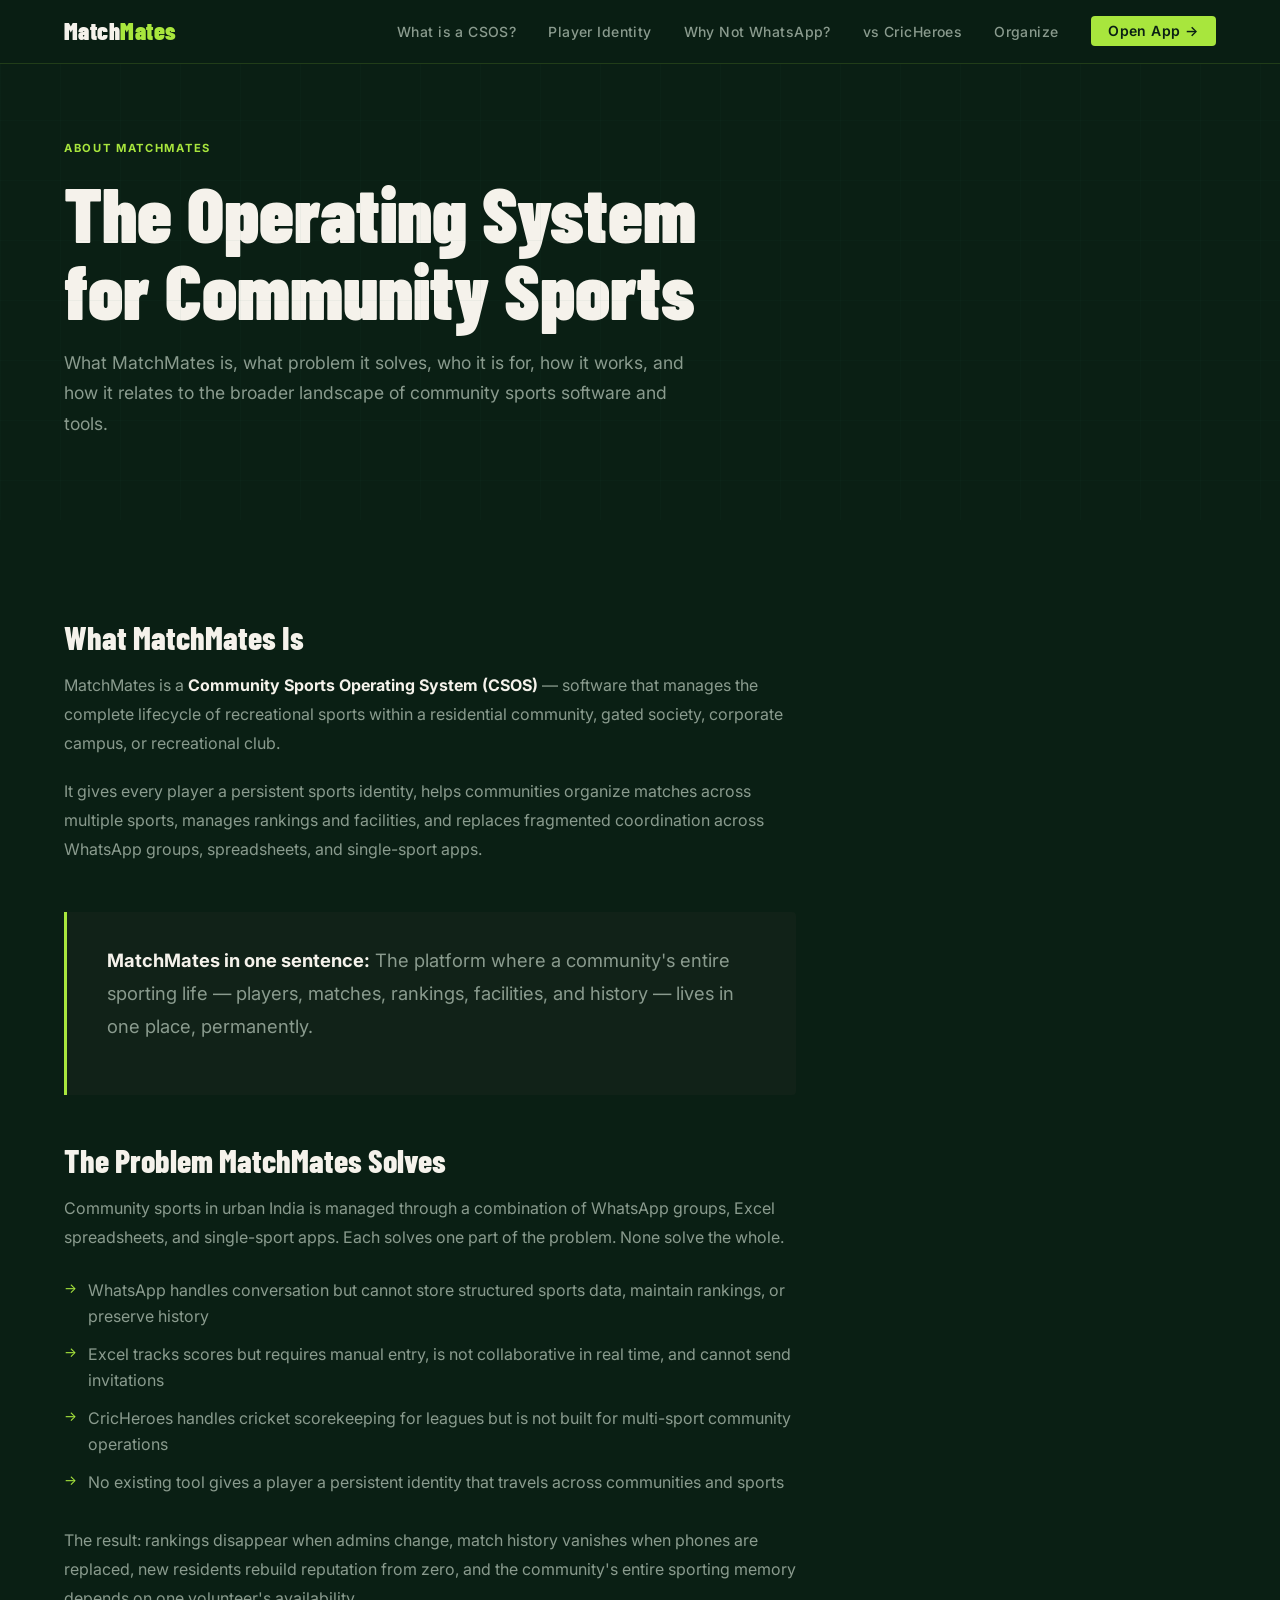
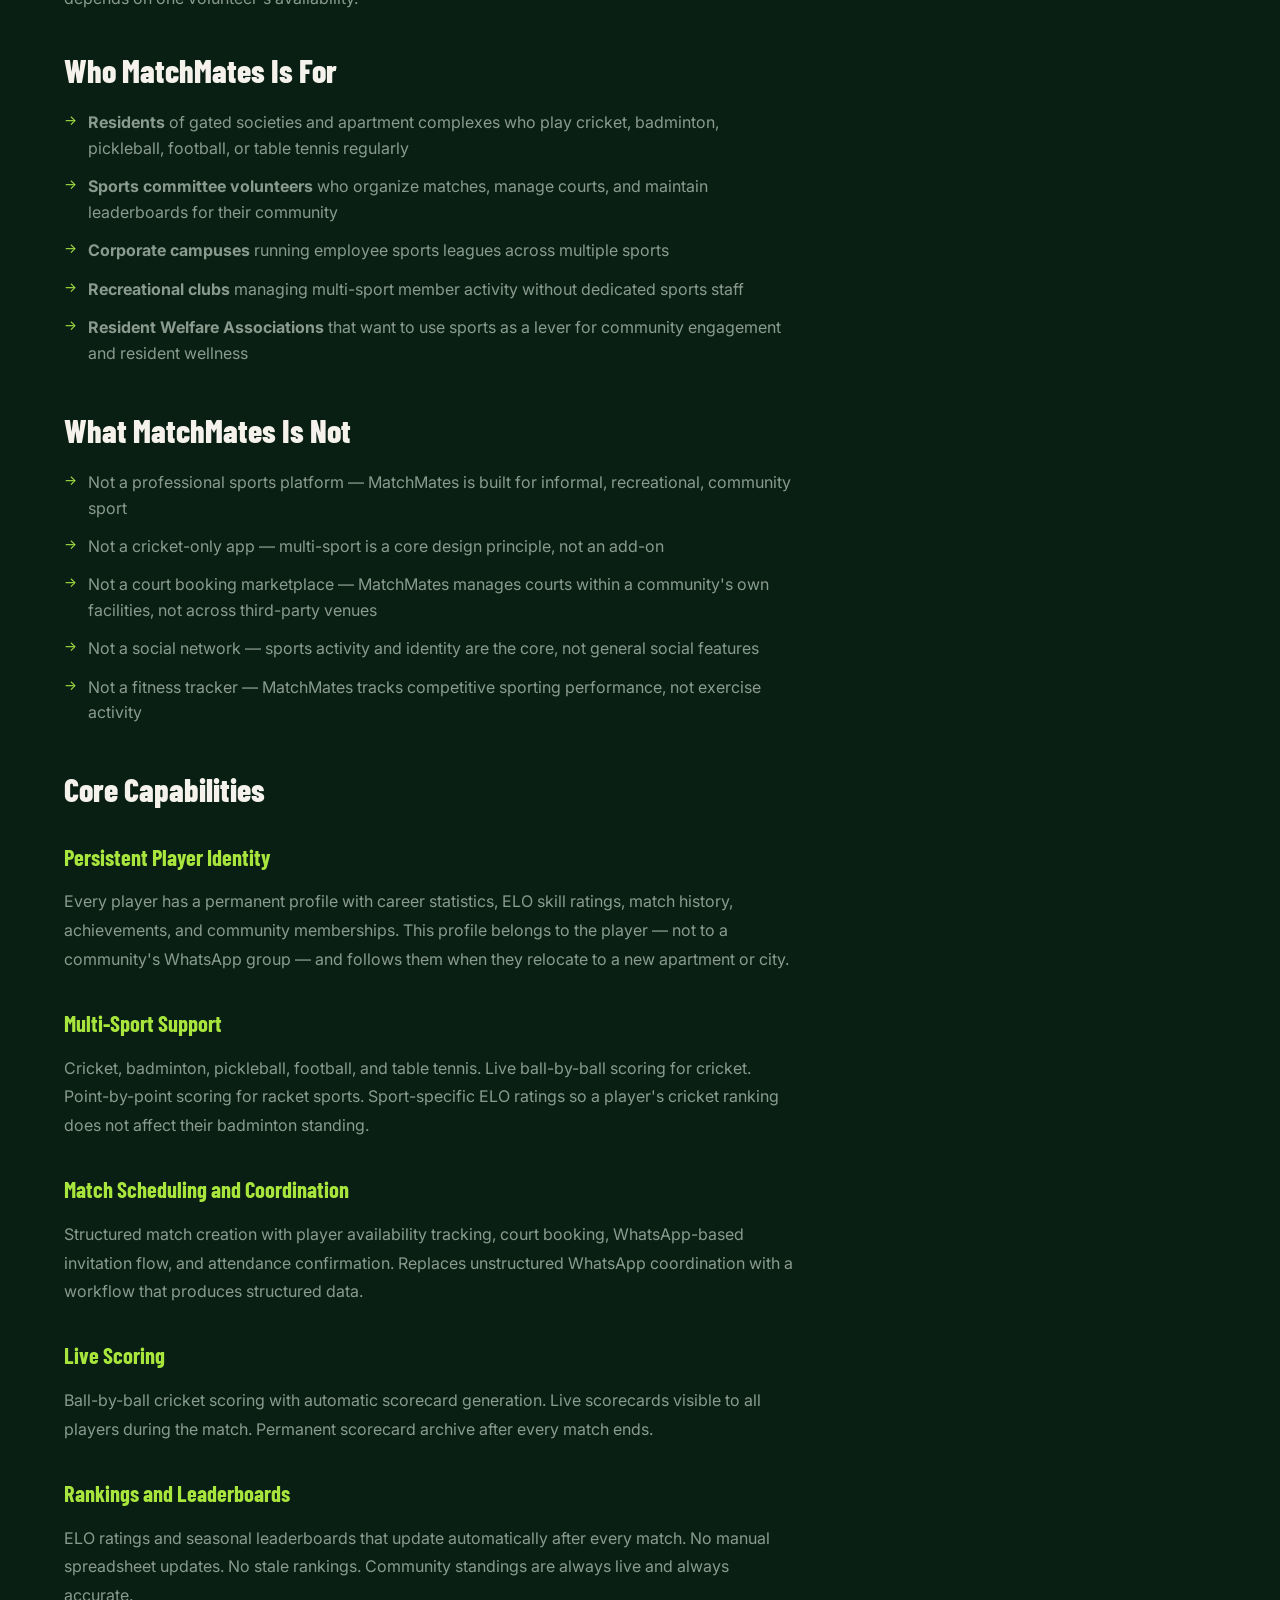
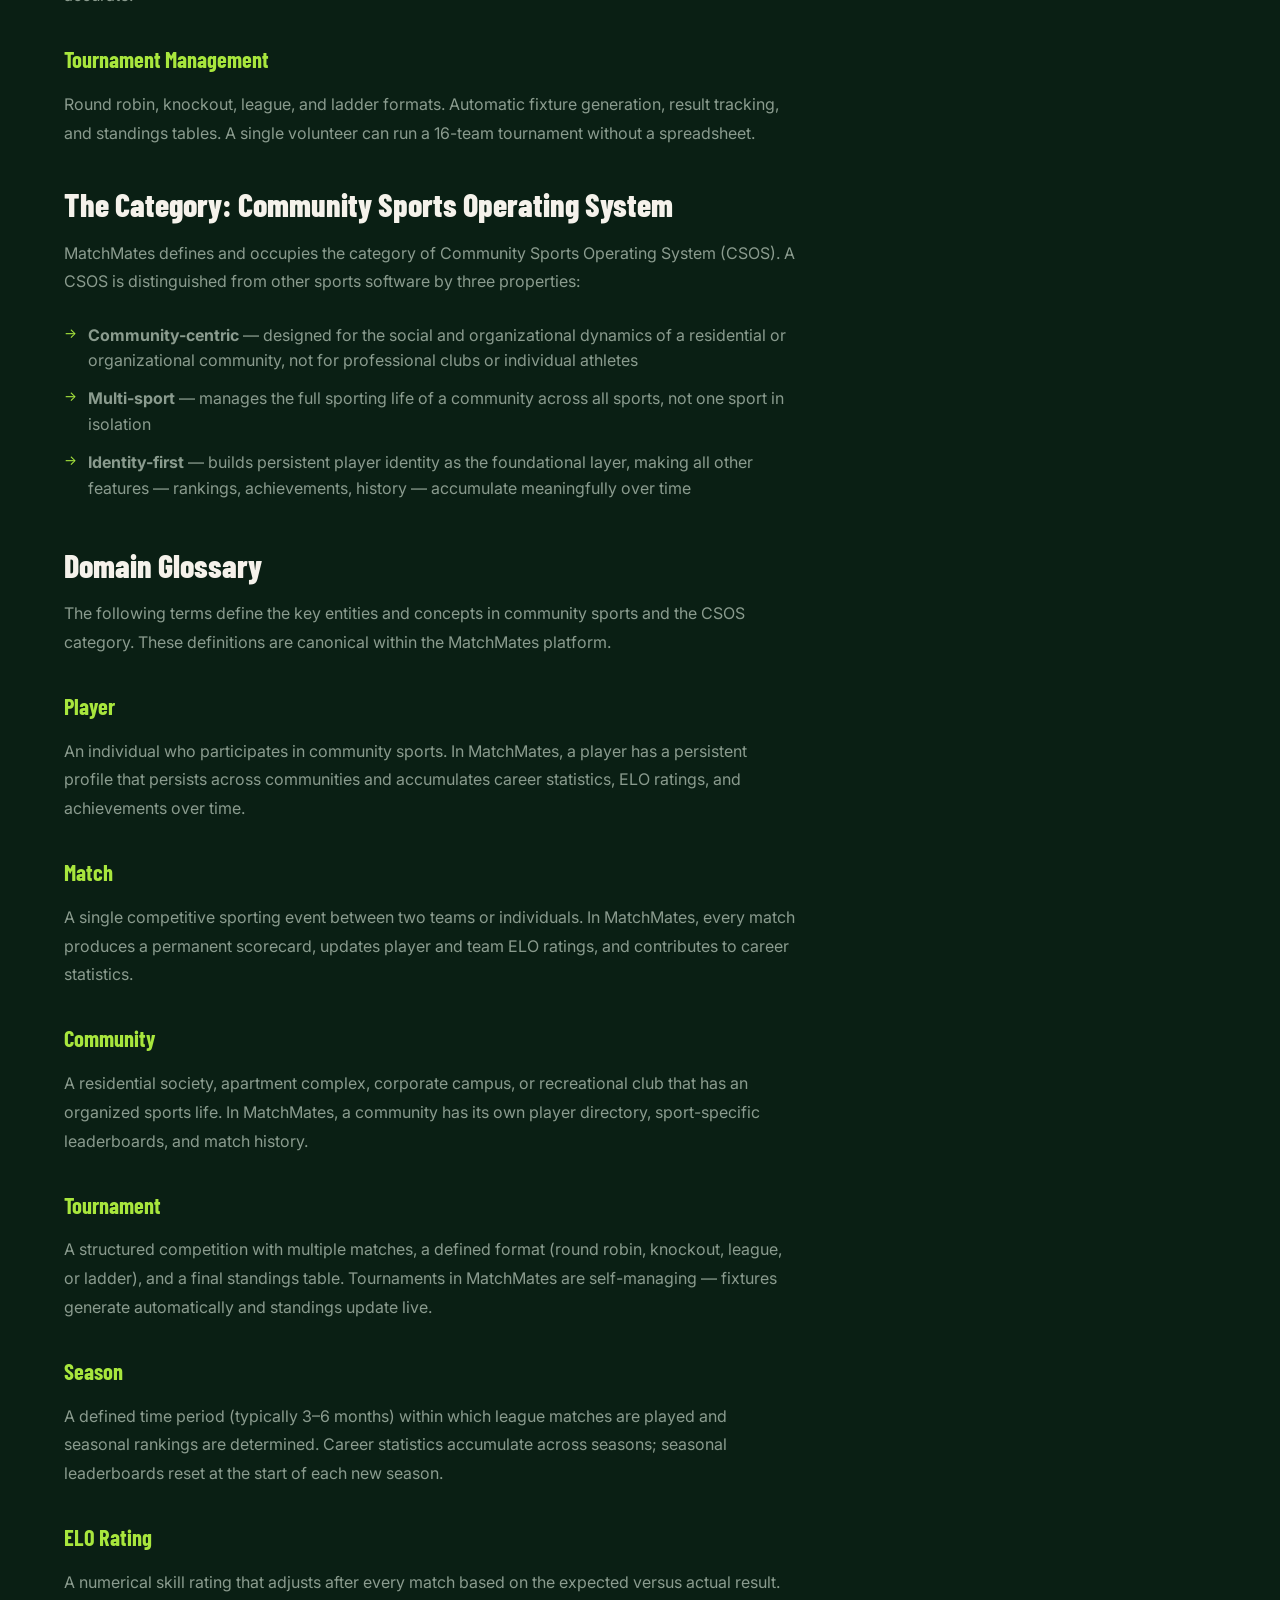
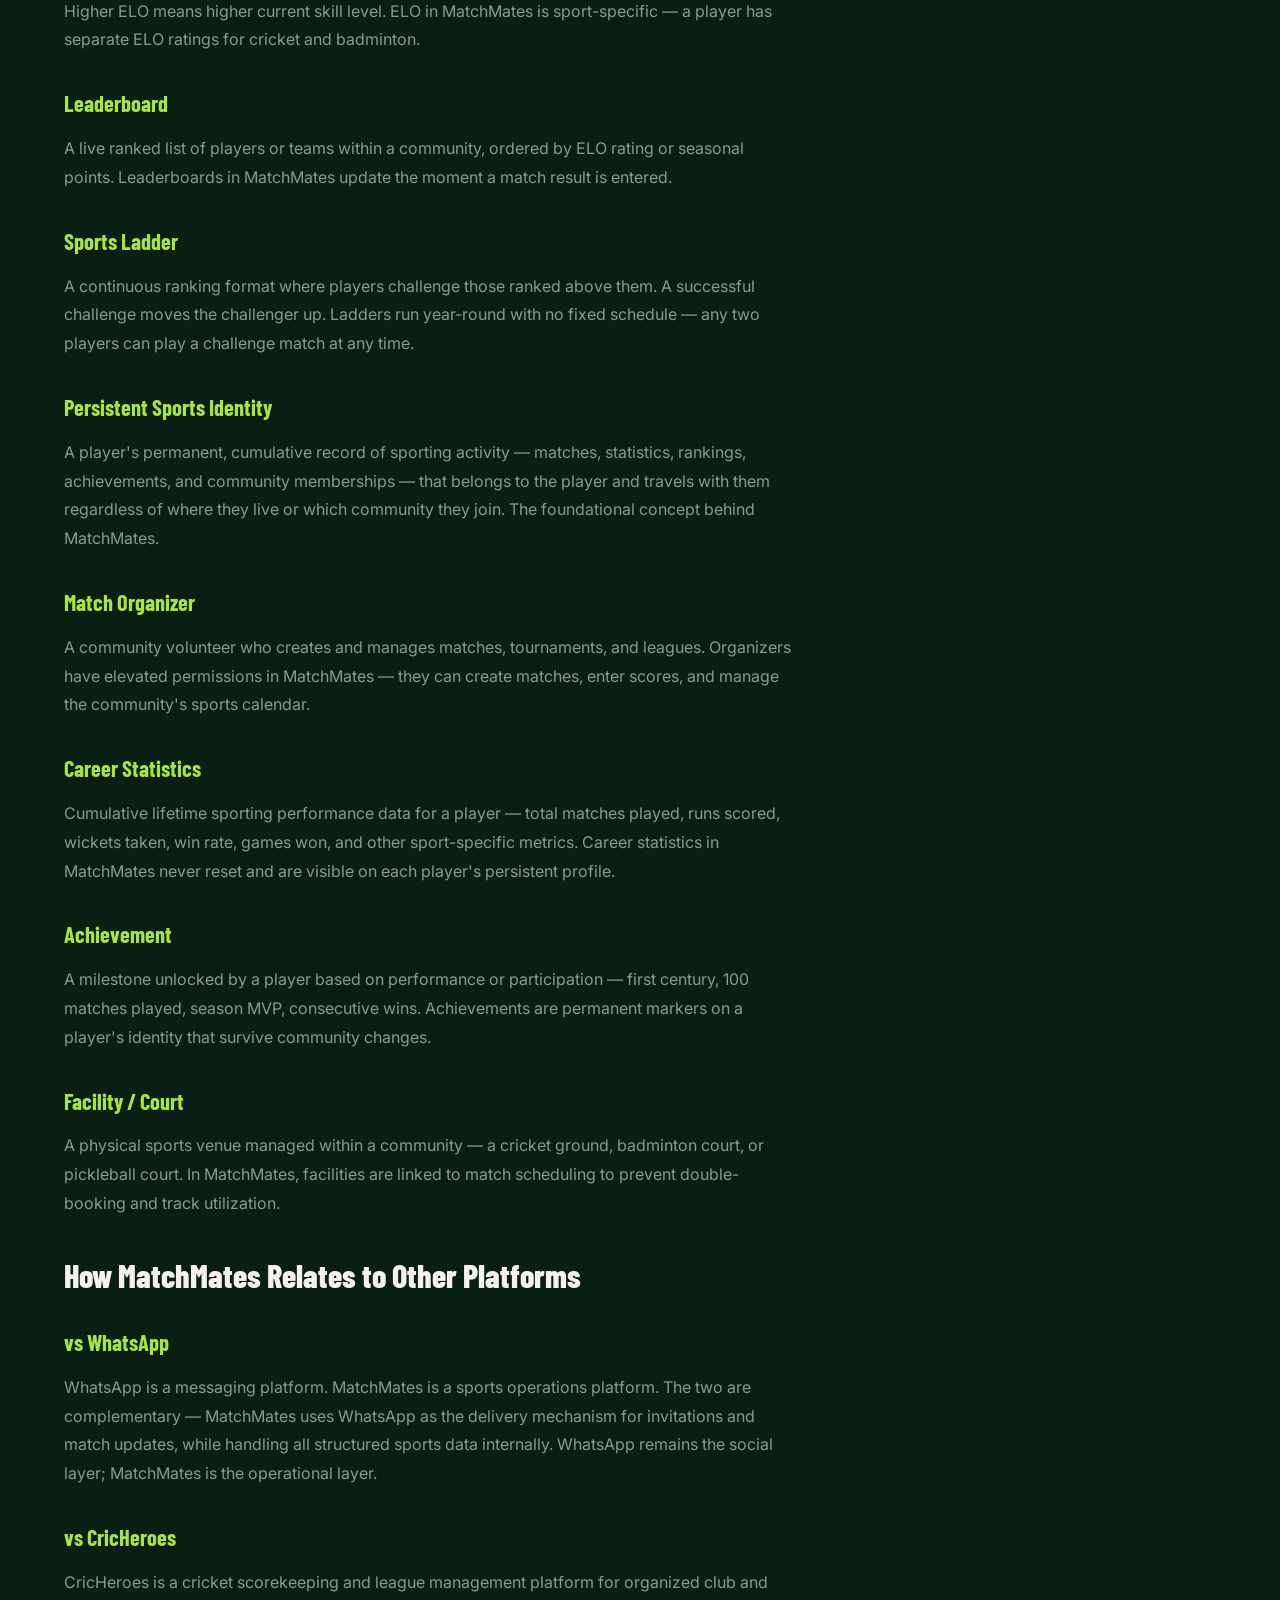
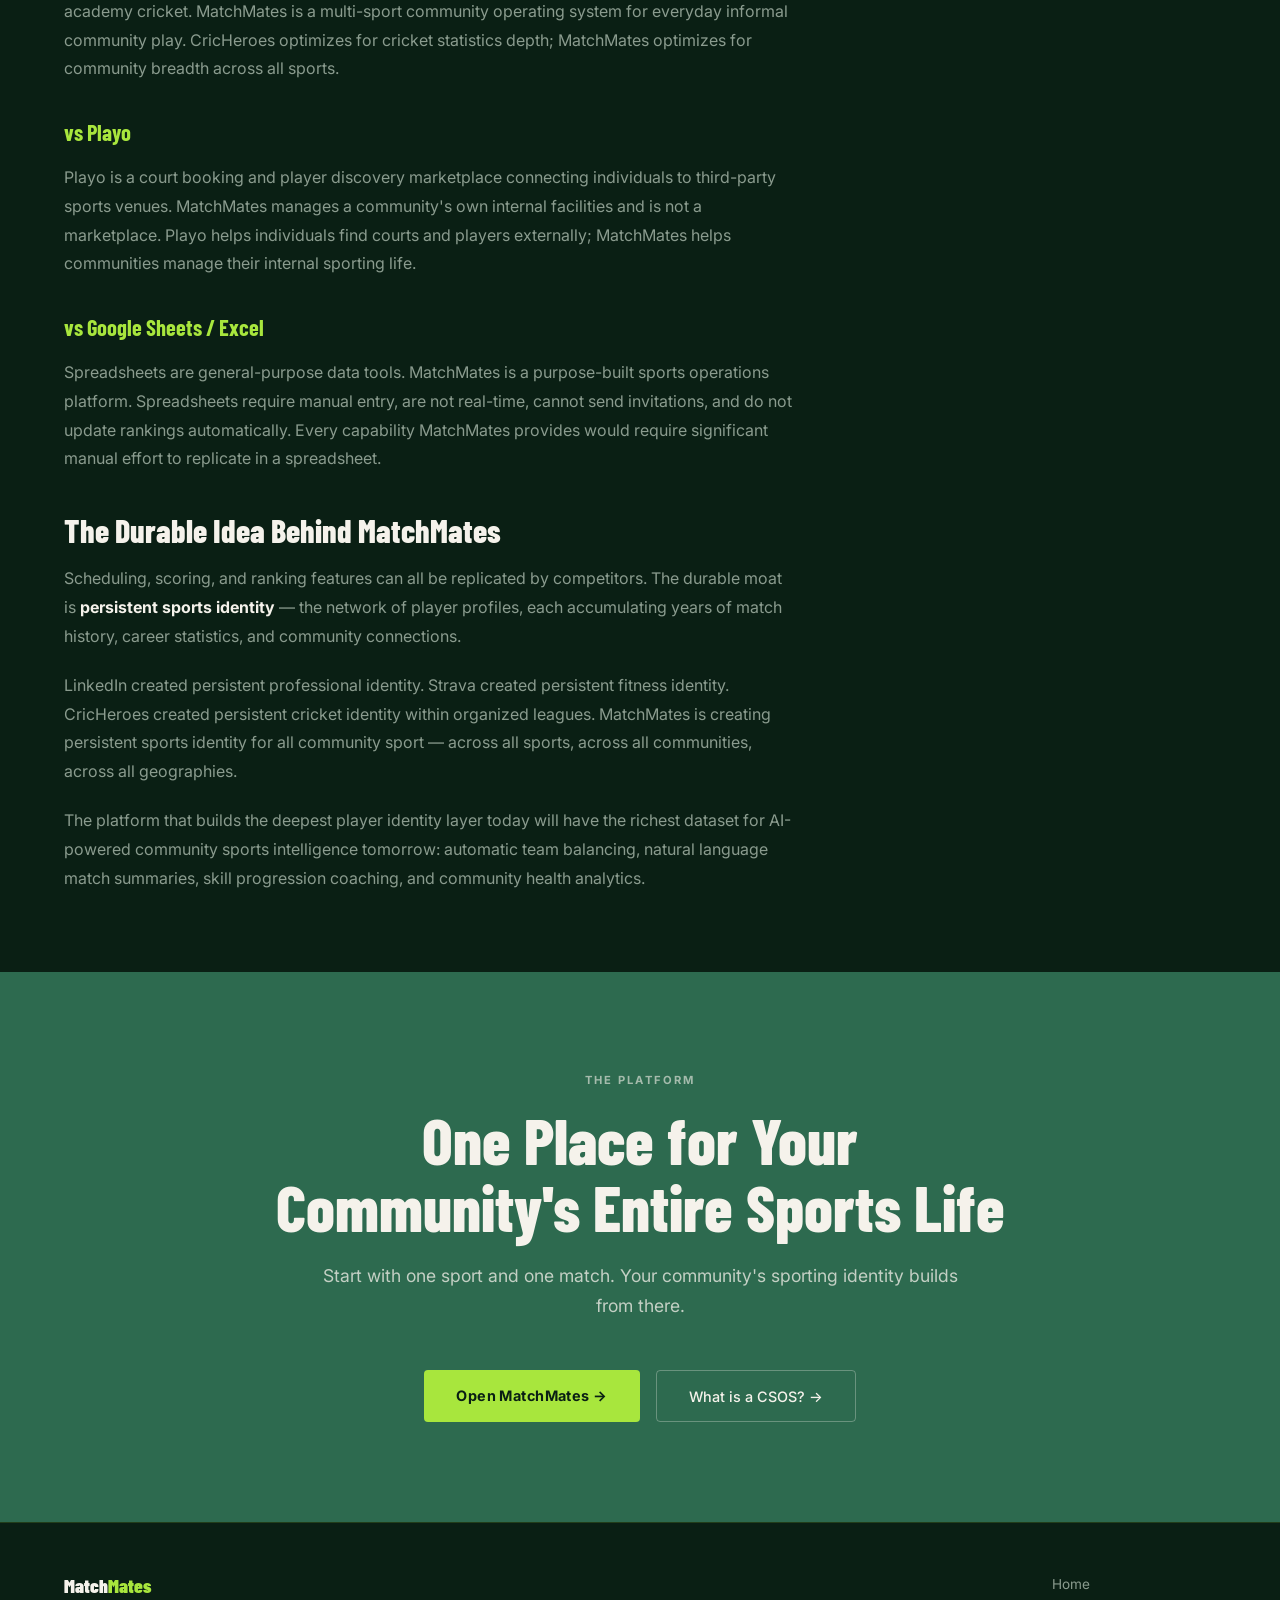
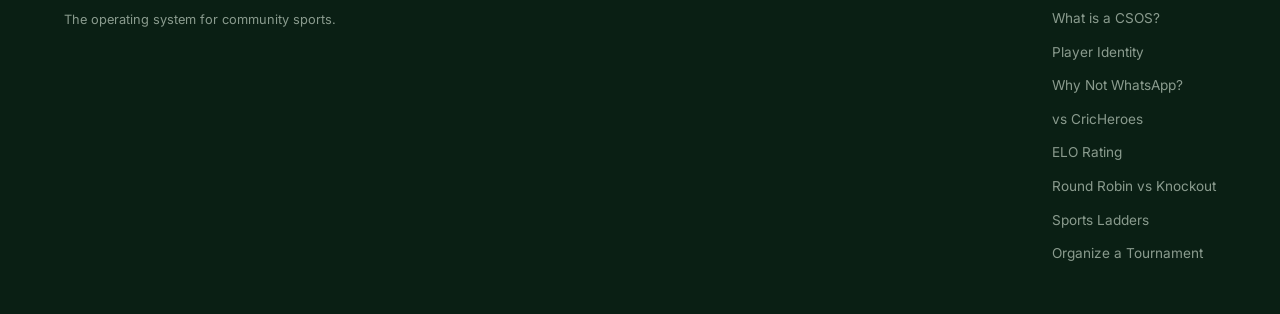
==== about.html @ bc273a5b "Add /about page with domain glossary, entity definitions, full Schema" ====
<!DOCTYPE html>
<html lang="en">
<head>
  <meta charset="UTF-8">
  <meta name="viewport" content="width=device-width, initial-scale=1.0">
  <title>About MatchMates — Community Sports OS, Domain Glossary & Entity Definitions</title>
  <meta name="description" content="MatchMates is the Community Sports Operating System for residential communities in India. This page defines MatchMates, its domain, key entities, and how it relates to the broader community sports landscape.">
  <meta name="keywords" content="MatchMates about, community sports operating system, CSOS definition, sports platform India, apartment sports app, gated society sports software, community sports glossary">
  <link rel="canonical" href="https://nf2180.github.io/matchmates-web/about.html">
  <link rel="stylesheet" href="css/style.css">
  <script type="application/ld+json">
  {
    "@context": "https://schema.org",
    "@type": "AboutPage",
    "name": "About MatchMates",
    "description": "MatchMates is the Community Sports Operating System for residential communities, gated societies, clubs, and corporate campuses in India.",
    "url": "https://nf2180.github.io/matchmates-web/about.html",
    "mainEntity": {
      "@type": "SoftwareApplication",
      "name": "MatchMates",
      "description": "MatchMates is a Community Sports Operating System (CSOS) that manages the complete lifecycle of recreational sports within a community — player identities, match scheduling, live scoring, rankings, facilities, and engagement across cricket, badminton, pickleball, football, and table tennis.",
      "applicationCategory": "SportsApplication",
      "url": "https://nf2180.github.io/matchmates/",
      "audience": {
        "@type": "Audience",
        "audienceType": "Residents of gated communities, apartment complexes, corporate campuses, and recreational clubs in India"
      },
      "featureList": [
        "Persistent player sports identity across communities",
        "Live ball-by-ball cricket scoring",
        "Automatic ELO rankings and leaderboards",
        "WhatsApp-based player join flow",
        "Multi-sport support: cricket, badminton, pickleball, football, table tennis",
        "Tournament management: round robin, knockout, league, ladder",
        "Career statistics that never reset",
        "Match scheduling with availability tracking"
      ]
    }
  }
  </script>
  <script type="application/ld+json">
  {
    "@context": "https://schema.org",
    "@type": "DefinedTermSet",
    "name": "MatchMates Community Sports Glossary",
    "description": "Definitions of key entities and concepts in community sports and the Community Sports Operating System category.",
    "hasDefinedTerm": [
      {
        "@type": "DefinedTerm",
        "name": "Community Sports Operating System",
        "termCode": "CSOS",
        "description": "Software that manages the complete lifecycle of recreational sports within a residential or organizational community, providing persistent player identities, match scheduling, facilities management, rankings, communications, statistics, and community engagement across multiple sports simultaneously."
      },
      {
        "@type": "DefinedTerm",
        "name": "Persistent Sports Identity",
        "description": "A player's permanent, cumulative record of sporting activity — matches, statistics, rankings, achievements, and community memberships — that belongs to the player and travels with them regardless of where they live or which community they join."
      },
      {
        "@type": "DefinedTerm",
        "name": "Community Sports",
        "description": "Informal, recreational sports organized by and for residents or members of a community — typically gated societies, apartment complexes, corporate campuses, or recreational clubs — without professional staff, significant budgets, or formal league structures."
      },
      {
        "@type": "DefinedTerm",
        "name": "ELO Rating",
        "description": "A numerical skill rating system that adjusts after every match based on the expected probability of winning versus the actual result. Used in community sports to maintain continuously-updated, mathematically fair rankings without manual effort."
      },
      {
        "@type": "DefinedTerm",
        "name": "Sports Ladder",
        "description": "A continuous ranking format where participants are ordered in a list and can challenge those ranked above them. A successful challenge moves the challenger up. Used for year-round engagement in individual and doubles racket sports."
      },
      {
        "@type": "DefinedTerm",
        "name": "Match Organizer",
        "description": "A volunteer community member who creates and manages matches, tournaments, and leagues within a residential community sports context. The primary user of scheduling and coordination features in a Community Sports Operating System."
      },
      {
        "@type": "DefinedTerm",
        "name": "Round Robin",
        "description": "A tournament format where every team or player plays every other team or player once. Final standings are determined by total points. Ensures maximum participation — no team is eliminated early."
      },
      {
        "@type": "DefinedTerm",
        "name": "Knockout Tournament",
        "description": "A tournament format where the loser of each match is eliminated and the winner advances. Produces a champion efficiently but results in half the participants exiting after round one."
      }
    ]
  }
  </script>
</head>
<body>

<nav>
  <a href="index.html" class="nav-logo">Match<span>Mates</span></a>
  <ul class="nav-links">
    <li><a href="pages/what-is-csos.html">What is a CSOS?</a></li>
    <li><a href="pages/player-identity.html">Player Identity</a></li>
    <li><a href="pages/why-not-whatsapp.html">Why Not WhatsApp?</a></li>
    <li><a href="pages/vs-cricheroes.html">vs CricHeroes</a></li>
    <li><a href="pages/organize-tournament.html">Organize</a></li>
    <li><a href="https://nf2180.github.io/matchmates" class="nav-cta" target="_blank">Open App →</a></li>
  </ul>
</nav>

<header class="inner-hero">
  <div class="pitch-grid"></div>
  <p class="page-eyebrow">About MatchMates</p>
  <h1 class="page-title">The Operating System for Community Sports</h1>
  <p class="page-intro">What MatchMates is, what problem it solves, who it is for, how it works, and how it relates to the broader landscape of community sports software and tools.</p>
</header>

<article class="content-section">

  <h2>What MatchMates Is</h2>
  <p>MatchMates is a <strong>Community Sports Operating System (CSOS)</strong> — software that manages the complete lifecycle of recreational sports within a residential community, gated society, corporate campus, or recreational club.</p>

  <p>It gives every player a persistent sports identity, helps communities organize matches across multiple sports, manages rankings and facilities, and replaces fragmented coordination across WhatsApp groups, spreadsheets, and single-sport apps.</p>

  <div class="definition-block">
    <p><strong>MatchMates in one sentence:</strong> The platform where a community's entire sporting life — players, matches, rankings, facilities, and history — lives in one place, permanently.</p>
  </div>

  <h2>The Problem MatchMates Solves</h2>
  <p>Community sports in urban India is managed through a combination of WhatsApp groups, Excel spreadsheets, and single-sport apps. Each solves one part of the problem. None solve the whole.</p>
  <ul>
    <li>WhatsApp handles conversation but cannot store structured sports data, maintain rankings, or preserve history</li>
    <li>Excel tracks scores but requires manual entry, is not collaborative in real time, and cannot send invitations</li>
    <li>CricHeroes handles cricket scorekeeping for leagues but is not built for multi-sport community operations</li>
    <li>No existing tool gives a player a persistent identity that travels across communities and sports</li>
  </ul>

  <p>The result: rankings disappear when admins change, match history vanishes when phones are replaced, new residents rebuild reputation from zero, and the community's entire sporting memory depends on one volunteer's availability.</p>

  <h2>Who MatchMates Is For</h2>
  <ul>
    <li><strong>Residents</strong> of gated societies and apartment complexes who play cricket, badminton, pickleball, football, or table tennis regularly</li>
    <li><strong>Sports committee volunteers</strong> who organize matches, manage courts, and maintain leaderboards for their community</li>
    <li><strong>Corporate campuses</strong> running employee sports leagues across multiple sports</li>
    <li><strong>Recreational clubs</strong> managing multi-sport member activity without dedicated sports staff</li>
    <li><strong>Resident Welfare Associations</strong> that want to use sports as a lever for community engagement and resident wellness</li>
  </ul>

  <h2>What MatchMates Is Not</h2>
  <ul>
    <li>Not a professional sports platform — MatchMates is built for informal, recreational, community sport</li>
    <li>Not a cricket-only app — multi-sport is a core design principle, not an add-on</li>
    <li>Not a court booking marketplace — MatchMates manages courts within a community's own facilities, not across third-party venues</li>
    <li>Not a social network — sports activity and identity are the core, not general social features</li>
    <li>Not a fitness tracker — MatchMates tracks competitive sporting performance, not exercise activity</li>
  </ul>

  <h2>Core Capabilities</h2>

  <h3>Persistent Player Identity</h3>
  <p>Every player has a permanent profile with career statistics, ELO skill ratings, match history, achievements, and community memberships. This profile belongs to the player — not to a community's WhatsApp group — and follows them when they relocate to a new apartment or city.</p>

  <h3>Multi-Sport Support</h3>
  <p>Cricket, badminton, pickleball, football, and table tennis. Live ball-by-ball scoring for cricket. Point-by-point scoring for racket sports. Sport-specific ELO ratings so a player's cricket ranking does not affect their badminton standing.</p>

  <h3>Match Scheduling and Coordination</h3>
  <p>Structured match creation with player availability tracking, court booking, WhatsApp-based invitation flow, and attendance confirmation. Replaces unstructured WhatsApp coordination with a workflow that produces structured data.</p>

  <h3>Live Scoring</h3>
  <p>Ball-by-ball cricket scoring with automatic scorecard generation. Live scorecards visible to all players during the match. Permanent scorecard archive after every match ends.</p>

  <h3>Rankings and Leaderboards</h3>
  <p>ELO ratings and seasonal leaderboards that update automatically after every match. No manual spreadsheet updates. No stale rankings. Community standings are always live and always accurate.</p>

  <h3>Tournament Management</h3>
  <p>Round robin, knockout, league, and ladder formats. Automatic fixture generation, result tracking, and standings tables. A single volunteer can run a 16-team tournament without a spreadsheet.</p>

  <h2>The Category: Community Sports Operating System</h2>
  <p>MatchMates defines and occupies the category of Community Sports Operating System (CSOS). A CSOS is distinguished from other sports software by three properties:</p>
  <ul>
    <li><strong>Community-centric</strong> — designed for the social and organizational dynamics of a residential or organizational community, not for professional clubs or individual athletes</li>
    <li><strong>Multi-sport</strong> — manages the full sporting life of a community across all sports, not one sport in isolation</li>
    <li><strong>Identity-first</strong> — builds persistent player identity as the foundational layer, making all other features — rankings, achievements, history — accumulate meaningfully over time</li>
  </ul>

  <h2>Domain Glossary</h2>
  <p>The following terms define the key entities and concepts in community sports and the CSOS category. These definitions are canonical within the MatchMates platform.</p>

  <h3>Player</h3>
  <p>An individual who participates in community sports. In MatchMates, a player has a persistent profile that persists across communities and accumulates career statistics, ELO ratings, and achievements over time.</p>

  <h3>Match</h3>
  <p>A single competitive sporting event between two teams or individuals. In MatchMates, every match produces a permanent scorecard, updates player and team ELO ratings, and contributes to career statistics.</p>

  <h3>Community</h3>
  <p>A residential society, apartment complex, corporate campus, or recreational club that has an organized sports life. In MatchMates, a community has its own player directory, sport-specific leaderboards, and match history.</p>

  <h3>Tournament</h3>
  <p>A structured competition with multiple matches, a defined format (round robin, knockout, league, or ladder), and a final standings table. Tournaments in MatchMates are self-managing — fixtures generate automatically and standings update live.</p>

  <h3>Season</h3>
  <p>A defined time period (typically 3–6 months) within which league matches are played and seasonal rankings are determined. Career statistics accumulate across seasons; seasonal leaderboards reset at the start of each new season.</p>

  <h3>ELO Rating</h3>
  <p>A numerical skill rating that adjusts after every match based on the expected versus actual result. Higher ELO means higher current skill level. ELO in MatchMates is sport-specific — a player has separate ELO ratings for cricket and badminton.</p>

  <h3>Leaderboard</h3>
  <p>A live ranked list of players or teams within a community, ordered by ELO rating or seasonal points. Leaderboards in MatchMates update the moment a match result is entered.</p>

  <h3>Sports Ladder</h3>
  <p>A continuous ranking format where players challenge those ranked above them. A successful challenge moves the challenger up. Ladders run year-round with no fixed schedule — any two players can play a challenge match at any time.</p>

  <h3>Persistent Sports Identity</h3>
  <p>A player's permanent, cumulative record of sporting activity — matches, statistics, rankings, achievements, and community memberships — that belongs to the player and travels with them regardless of where they live or which community they join. The foundational concept behind MatchMates.</p>

  <h3>Match Organizer</h3>
  <p>A community volunteer who creates and manages matches, tournaments, and leagues. Organizers have elevated permissions in MatchMates — they can create matches, enter scores, and manage the community's sports calendar.</p>

  <h3>Career Statistics</h3>
  <p>Cumulative lifetime sporting performance data for a player — total matches played, runs scored, wickets taken, win rate, games won, and other sport-specific metrics. Career statistics in MatchMates never reset and are visible on each player's persistent profile.</p>

  <h3>Achievement</h3>
  <p>A milestone unlocked by a player based on performance or participation — first century, 100 matches played, season MVP, consecutive wins. Achievements are permanent markers on a player's identity that survive community changes.</p>

  <h3>Facility / Court</h3>
  <p>A physical sports venue managed within a community — a cricket ground, badminton court, or pickleball court. In MatchMates, facilities are linked to match scheduling to prevent double-booking and track utilization.</p>

  <h2>How MatchMates Relates to Other Platforms</h2>

  <h3>vs WhatsApp</h3>
  <p>WhatsApp is a messaging platform. MatchMates is a sports operations platform. The two are complementary — MatchMates uses WhatsApp as the delivery mechanism for invitations and match updates, while handling all structured sports data internally. WhatsApp remains the social layer; MatchMates is the operational layer.</p>

  <h3>vs CricHeroes</h3>
  <p>CricHeroes is a cricket scorekeeping and league management platform for organized club and academy cricket. MatchMates is a multi-sport community operating system for everyday informal community play. CricHeroes optimizes for cricket statistics depth; MatchMates optimizes for community breadth across all sports.</p>

  <h3>vs Playo</h3>
  <p>Playo is a court booking and player discovery marketplace connecting individuals to third-party sports venues. MatchMates manages a community's own internal facilities and is not a marketplace. Playo helps individuals find courts and players externally; MatchMates helps communities manage their internal sporting life.</p>

  <h3>vs Google Sheets / Excel</h3>
  <p>Spreadsheets are general-purpose data tools. MatchMates is a purpose-built sports operations platform. Spreadsheets require manual entry, are not real-time, cannot send invitations, and do not update rankings automatically. Every capability MatchMates provides would require significant manual effort to replicate in a spreadsheet.</p>

  <h2>The Durable Idea Behind MatchMates</h2>
  <p>Scheduling, scoring, and ranking features can all be replicated by competitors. The durable moat is <strong>persistent sports identity</strong> — the network of player profiles, each accumulating years of match history, career statistics, and community connections.</p>

  <p>LinkedIn created persistent professional identity. Strava created persistent fitness identity. CricHeroes created persistent cricket identity within organized leagues. MatchMates is creating persistent sports identity for all community sport — across all sports, across all communities, across all geographies.</p>

  <p>The platform that builds the deepest player identity layer today will have the richest dataset for AI-powered community sports intelligence tomorrow: automatic team balancing, natural language match summaries, skill progression coaching, and community health analytics.</p>

</article>

<section class="cta-section">
  <p class="section-eyebrow" style="color:rgba(245,242,235,0.6)">The Platform</p>
  <h2 class="section-title">One Place for Your<br>Community's Entire Sports Life</h2>
  <p class="section-lead">Start with one sport and one match. Your community's sporting identity builds from there.</p>
  <div class="hero-actions" style="justify-content:center">
    <a href="https://nf2180.github.io/matchmates" class="btn-primary" target="_blank">Open MatchMates →</a>
    <a href="pages/what-is-csos.html" class="btn-secondary" style="border-color:rgba(245,242,235,0.3);color:var(--white)">What is a CSOS? →</a>
  </div>
</section>

<footer>
  <div>
    <p class="footer-brand">Match<span>Mates</span></p>
    <p class="footer-desc">The operating system for community sports.</p>
  </div>
  <ul class="footer-links">
    <li><a href="index.html">Home</a></li>
    <li><a href="pages/what-is-csos.html">What is a CSOS?</a></li>
    <li><a href="pages/player-identity.html">Player Identity</a></li>
    <li><a href="pages/why-not-whatsapp.html">Why Not WhatsApp?</a></li>
    <li><a href="pages/vs-cricheroes.html">vs CricHeroes</a></li>
    <li><a href="pages/elo-rating.html">ELO Rating</a></li>
    <li><a href="pages/round-robin-vs-knockout.html">Round Robin vs Knockout</a></li>
    <li><a href="pages/sports-ladder.html">Sports Ladders</a></li>
    <li><a href="pages/organize-tournament.html">Organize a Tournament</a></li>
  </ul>
</footer>

</body>
</html>
---- css/style.css ----
@import url('https://fonts.googleapis.com/css2?family=Barlow+Condensed:wght@400;600;700;900&family=Inter:wght@300;400;500;600&display=swap');

:root {
  --night: #0A1F14;
  --forest: #1A3828;
  --grass: #2D6A4F;
  --lime: #A8E63D;
  --lime-dark: #8BC429;
  --white: #F5F2EB;
  --slate: #8A9B8E;
  --card-bg: #112218;
  --border: rgba(168,230,61,0.15);
}

*, *::before, *::after { box-sizing: border-box; margin: 0; padding: 0; }

html { scroll-behavior: smooth; }

body {
  background: var(--night);
  color: var(--white);
  font-family: 'Inter', sans-serif;
  font-size: 16px;
  line-height: 1.6;
  -webkit-font-smoothing: antialiased;
}

/* ── NAV ── */
nav {
  position: fixed; top: 0; left: 0; right: 0;
  z-index: 100;
  padding: 0 5vw;
  height: 64px;
  display: flex; align-items: center; justify-content: space-between;
  background: rgba(10,31,20,0.92);
  backdrop-filter: blur(12px);
  border-bottom: 1px solid var(--border);
}

.nav-logo {
  font-family: 'Barlow Condensed', sans-serif;
  font-size: 1.5rem;
  font-weight: 900;
  letter-spacing: 0.02em;
  color: var(--white);
  text-decoration: none;
}

.nav-logo span { color: var(--lime); }

.nav-links {
  display: flex; gap: 2rem; list-style: none;
}

.nav-links a {
  color: var(--slate);
  text-decoration: none;
  font-size: 0.875rem;
  font-weight: 500;
  letter-spacing: 0.03em;
  transition: color 0.2s;
}

.nav-links a:hover { color: var(--lime); }

.nav-cta {
  background: var(--lime);
  color: var(--night) !important;
  padding: 0.4rem 1.1rem;
  border-radius: 4px;
  font-weight: 600 !important;
}

.nav-cta:hover { background: var(--lime-dark); color: var(--night) !important; }

/* ── HERO ── */
.hero {
  min-height: 100vh;
  display: flex; flex-direction: column; justify-content: center;
  padding: 100px 5vw 80px;
  position: relative;
  overflow: hidden;
}

.pitch-grid {
  position: absolute; inset: 0;
  background-image:
    linear-gradient(rgba(45,106,79,0.12) 1px, transparent 1px),
    linear-gradient(90deg, rgba(45,106,79,0.12) 1px, transparent 1px);
  background-size: 60px 60px;
  animation: gridPulse 8s ease-in-out infinite;
}

@keyframes gridPulse {
  0%, 100% { opacity: 0.6; }
  50% { opacity: 1; }
}

.pitch-circle {
  position: absolute;
  right: -10vw; top: 50%; transform: translateY(-50%);
  width: 70vmin; height: 70vmin;
  border: 1px solid rgba(168,230,61,0.08);
  border-radius: 50%;
  animation: rotateSlow 40s linear infinite;
}

.pitch-circle::before {
  content: '';
  position: absolute; inset: 15%;
  border: 1px solid rgba(168,230,61,0.06);
  border-radius: 50%;
}

@keyframes rotateSlow {
  from { transform: translateY(-50%) rotate(0deg); }
  to { transform: translateY(-50%) rotate(360deg); }
}

.hero-eyebrow {
  font-family: 'Inter', sans-serif;
  font-size: 0.75rem;
  font-weight: 600;
  letter-spacing: 0.15em;
  text-transform: uppercase;
  color: var(--lime);
  margin-bottom: 1.5rem;
  position: relative;
}

.hero-title {
  font-family: 'Barlow Condensed', sans-serif;
  font-size: clamp(3.5rem, 9vw, 7.5rem);
  font-weight: 900;
  line-height: 0.95;
  letter-spacing: -0.01em;
  max-width: 14ch;
  position: relative;
  margin-bottom: 1.5rem;
}

.hero-title em {
  font-style: normal;
  color: var(--lime);
}

.hero-subtitle {
  font-size: clamp(1rem, 1.8vw, 1.2rem);
  color: var(--slate);
  max-width: 52ch;
  position: relative;
  line-height: 1.7;
  margin-bottom: 2.5rem;
}

.hero-subtitle strong { color: var(--white); font-weight: 500; }

.hero-actions {
  display: flex; gap: 1rem; flex-wrap: wrap;
  position: relative;
}

.btn-primary {
  background: var(--lime);
  color: var(--night);
  font-family: 'Inter', sans-serif;
  font-weight: 700;
  font-size: 0.9rem;
  letter-spacing: 0.03em;
  padding: 0.85rem 2rem;
  border-radius: 4px;
  text-decoration: none;
  transition: all 0.2s;
}

.btn-primary:hover { background: var(--lime-dark); transform: translateY(-1px); }

.btn-secondary {
  border: 1px solid var(--border);
  color: var(--white);
  font-family: 'Inter', sans-serif;
  font-weight: 500;
  font-size: 0.9rem;
  padding: 0.85rem 2rem;
  border-radius: 4px;
  text-decoration: none;
  transition: all 0.2s;
}

.btn-secondary:hover { border-color: var(--lime); color: var(--lime); }

.hero-sports {
  margin-top: 5rem;
  display: flex; gap: 2rem; flex-wrap: wrap;
  position: relative;
}

.sport-tag {
  font-size: 0.75rem;
  font-weight: 600;
  letter-spacing: 0.1em;
  text-transform: uppercase;
  color: var(--slate);
  padding: 0.35rem 0.8rem;
  border: 1px solid rgba(138,155,142,0.2);
  border-radius: 2px;
}

/* ── SECTIONS ── */
section { padding: 100px 5vw; }

.section-eyebrow {
  font-size: 0.7rem;
  font-weight: 700;
  letter-spacing: 0.18em;
  text-transform: uppercase;
  color: var(--lime);
  margin-bottom: 1rem;
}

.section-title {
  font-family: 'Barlow Condensed', sans-serif;
  font-size: clamp(2.5rem, 5vw, 4rem);
  font-weight: 800;
  line-height: 1.05;
  margin-bottom: 1.25rem;
}

.section-lead {
  font-size: 1.1rem;
  color: var(--slate);
  max-width: 58ch;
  line-height: 1.75;
  margin-bottom: 3rem;
}

/* ── PROBLEM GRID ── */
.problems { background: var(--forest); }

.problem-grid {
  display: grid;
  grid-template-columns: repeat(auto-fill, minmax(280px, 1fr));
  gap: 1px;
  background: var(--border);
  border: 1px solid var(--border);
}

.problem-card {
  background: var(--forest);
  padding: 2rem;
  transition: background 0.2s;
}

.problem-card:hover { background: var(--card-bg); }

.problem-icon {
  font-size: 1.5rem;
  margin-bottom: 1rem;
}

.problem-title {
  font-family: 'Barlow Condensed', sans-serif;
  font-size: 1.3rem;
  font-weight: 700;
  margin-bottom: 0.5rem;
}

.problem-desc {
  font-size: 0.875rem;
  color: var(--slate);
  line-height: 1.6;
}

/* ── DEFINITION ── */
.definition-block {
  border-left: 3px solid var(--lime);
  padding: 2rem 2.5rem;
  background: var(--card-bg);
  margin: 3rem 0;
  border-radius: 0 4px 4px 0;
}

.definition-block p {
  font-size: 1.15rem;
  line-height: 1.8;
  color: var(--white);
}

.definition-block strong { color: var(--lime); }

/* ── ENTITIES ── */
.entities-section { background: var(--card-bg); }

.entity-grid {
  display: grid;
  grid-template-columns: repeat(auto-fill, minmax(160px, 1fr));
  gap: 1rem;
  margin-top: 2rem;
}

.entity-pill {
  border: 1px solid var(--border);
  padding: 1rem 1.25rem;
  border-radius: 4px;
  font-family: 'Barlow Condensed', sans-serif;
  font-size: 1.1rem;
  font-weight: 600;
  color: var(--white);
  transition: all 0.2s;
}

.entity-pill:hover {
  border-color: var(--lime);
  color: var(--lime);
  background: rgba(168,230,61,0.05);
}

.entity-pill .entity-sub {
  display: block;
  font-family: 'Inter', sans-serif;
  font-size: 0.7rem;
  font-weight: 400;
  color: var(--slate);
  margin-top: 0.25rem;
  letter-spacing: 0.05em;
}

/* ── WORKFLOW ── */
.workflow { background: var(--night); }

.flow-steps {
  display: flex;
  flex-direction: column;
  gap: 0;
  max-width: 680px;
  margin-top: 2rem;
}

.flow-step {
  display: grid;
  grid-template-columns: 48px 1fr;
  gap: 1.5rem;
  position: relative;
}

.flow-step:not(:last-child) .flow-line {
  position: absolute;
  left: 23px; top: 48px;
  width: 2px; height: calc(100% - 4px);
  background: linear-gradient(to bottom, var(--grass), transparent);
}

.flow-num {
  width: 48px; height: 48px;
  border: 1px solid var(--border);
  border-radius: 50%;
  display: flex; align-items: center; justify-content: center;
  font-family: 'Barlow Condensed', sans-serif;
  font-size: 1rem;
  font-weight: 700;
  color: var(--lime);
  background: var(--card-bg);
  flex-shrink: 0;
}

.flow-content {
  padding: 0.6rem 0 2.5rem;
}

.flow-title {
  font-family: 'Barlow Condensed', sans-serif;
  font-size: 1.25rem;
  font-weight: 700;
  margin-bottom: 0.3rem;
}

.flow-desc {
  font-size: 0.875rem;
  color: var(--slate);
}

/* ── IDENTITY SECTION ── */
.identity-section { background: var(--forest); }

.identity-card {
  background: var(--night);
  border: 1px solid var(--border);
  border-radius: 8px;
  padding: 2.5rem;
  max-width: 560px;
}

.identity-name {
  font-family: 'Barlow Condensed', sans-serif;
  font-size: 2rem;
  font-weight: 800;
  margin-bottom: 0.25rem;
}

.identity-badge {
  display: inline-block;
  background: rgba(168,230,61,0.12);
  color: var(--lime);
  font-size: 0.7rem;
  font-weight: 700;
  letter-spacing: 0.1em;
  text-transform: uppercase;
  padding: 0.2rem 0.6rem;
  border-radius: 2px;
  margin-bottom: 1.5rem;
}

.identity-stats {
  display: grid;
  grid-template-columns: repeat(3, 1fr);
  gap: 1px;
  background: var(--border);
  border: 1px solid var(--border);
  border-radius: 4px;
  overflow: hidden;
  margin-bottom: 1.5rem;
}

.stat {
  background: var(--card-bg);
  padding: 1rem;
  text-align: center;
}

.stat-num {
  font-family: 'Barlow Condensed', sans-serif;
  font-size: 1.8rem;
  font-weight: 800;
  color: var(--lime);
}

.stat-label {
  font-size: 0.7rem;
  color: var(--slate);
  text-transform: uppercase;
  letter-spacing: 0.08em;
}

.identity-trail {
  display: flex; gap: 0.5rem; flex-wrap: wrap;
}

.trail-tag {
  font-size: 0.75rem;
  color: var(--slate);
  background: var(--forest);
  padding: 0.25rem 0.6rem;
  border-radius: 2px;
}

/* ── PRINCIPLES ── */
.principles { background: var(--night); }

.principle-list {
  display: grid;
  grid-template-columns: repeat(auto-fill, minmax(320px, 1fr));
  gap: 2rem;
  margin-top: 2rem;
}

.principle-item {
  border-top: 2px solid var(--border);
  padding-top: 1.5rem;
  transition: border-color 0.2s;
}

.principle-item:hover { border-color: var(--lime); }

.principle-title {
  font-family: 'Barlow Condensed', sans-serif;
  font-size: 1.3rem;
  font-weight: 700;
  margin-bottom: 0.5rem;
}

.principle-desc {
  font-size: 0.875rem;
  color: var(--slate);
  line-height: 1.6;
}

/* ── CTA ── */
.cta-section {
  background: var(--grass);
  text-align: center;
  padding: 100px 5vw;
}

.cta-section .section-title { color: var(--white); }
.cta-section .section-lead { color: rgba(245,242,235,0.75); margin-left: auto; margin-right: auto; }

/* ── FOOTER ── */
footer {
  background: var(--night);
  border-top: 1px solid var(--border);
  padding: 3rem 5vw;
  display: grid;
  grid-template-columns: 1fr auto;
  gap: 2rem;
  align-items: start;
}

.footer-brand {
  font-family: 'Barlow Condensed', sans-serif;
  font-size: 1.2rem;
  font-weight: 900;
  color: var(--white);
  margin-bottom: 0.5rem;
}

.footer-brand span { color: var(--lime); }

.footer-desc {
  font-size: 0.8rem;
  color: var(--slate);
  max-width: 40ch;
}

.footer-links {
  display: flex; flex-direction: column; gap: 0.5rem;
  list-style: none;
}

.footer-links a {
  color: var(--slate);
  text-decoration: none;
  font-size: 0.85rem;
  transition: color 0.2s;
}

.footer-links a:hover { color: var(--lime); }

/* ── INNER PAGES ── */
.inner-hero {
  padding: 140px 5vw 80px;
  position: relative;
  overflow: hidden;
}

.inner-hero .pitch-grid { opacity: 0.4; }

.page-eyebrow {
  font-size: 0.7rem;
  font-weight: 700;
  letter-spacing: 0.15em;
  text-transform: uppercase;
  color: var(--lime);
  margin-bottom: 1rem;
}

.page-title {
  font-family: 'Barlow Condensed', sans-serif;
  font-size: clamp(3rem, 6vw, 5.5rem);
  font-weight: 900;
  line-height: 1;
  margin-bottom: 1.25rem;
  max-width: 20ch;
}

.page-intro {
  font-size: 1.1rem;
  color: var(--slate);
  max-width: 58ch;
  line-height: 1.75;
}

.content-section {
  padding: 60px 5vw;
  max-width: 860px;
}

.content-section h2 {
  font-family: 'Barlow Condensed', sans-serif;
  font-size: 2rem;
  font-weight: 800;
  margin: 2.5rem 0 1rem;
  line-height: 1.1;
}

.content-section h3 {
  font-family: 'Barlow Condensed', sans-serif;
  font-size: 1.4rem;
  font-weight: 700;
  margin: 2rem 0 0.75rem;
  color: var(--lime);
}

.content-section p {
  color: var(--slate);
  line-height: 1.8;
  margin-bottom: 1.25rem;
}

.content-section p strong { color: var(--white); }

.content-section ul {
  list-style: none;
  margin: 1rem 0 1.5rem;
}

.content-section ul li {
  color: var(--slate);
  padding: 0.4rem 0;
  padding-left: 1.5rem;
  position: relative;
  line-height: 1.6;
}

.content-section ul li::before {
  content: '→';
  position: absolute; left: 0;
  color: var(--lime);
  font-size: 0.85rem;
}

/* ── COMPARISON TABLE ── */
.compare-table {
  width: 100%;
  border-collapse: collapse;
  margin: 2rem 0;
  font-size: 0.9rem;
}

.compare-table th {
  font-family: 'Barlow Condensed', sans-serif;
  font-size: 1.1rem;
  font-weight: 700;
  padding: 1rem 1.25rem;
  text-align: left;
  background: var(--card-bg);
  border-bottom: 2px solid var(--border);
}

.compare-table th:last-child { color: var(--lime); }

.compare-table td {
  padding: 0.85rem 1.25rem;
  border-bottom: 1px solid var(--border);
  color: var(--slate);
  vertical-align: top;
}

.compare-table td:first-child {
  font-weight: 600;
  color: var(--white);
  width: 30%;
}

.compare-table td:last-child { color: var(--white); }

.compare-table tr:hover td { background: rgba(168,230,61,0.03); }

/* ── RESPONSIVE ── */
@media (max-width: 700px) {
  nav { padding: 0 1.25rem; }
  .nav-links { display: none; }
  section { padding: 70px 1.25rem; }
  .hero { padding: 90px 1.25rem 60px; }
  footer { grid-template-columns: 1fr; }
  .inner-hero { padding: 110px 1.25rem 60px; }
  .content-section { padding: 40px 1.25rem; }
  .identity-stats { grid-template-columns: repeat(3,1fr); }
}
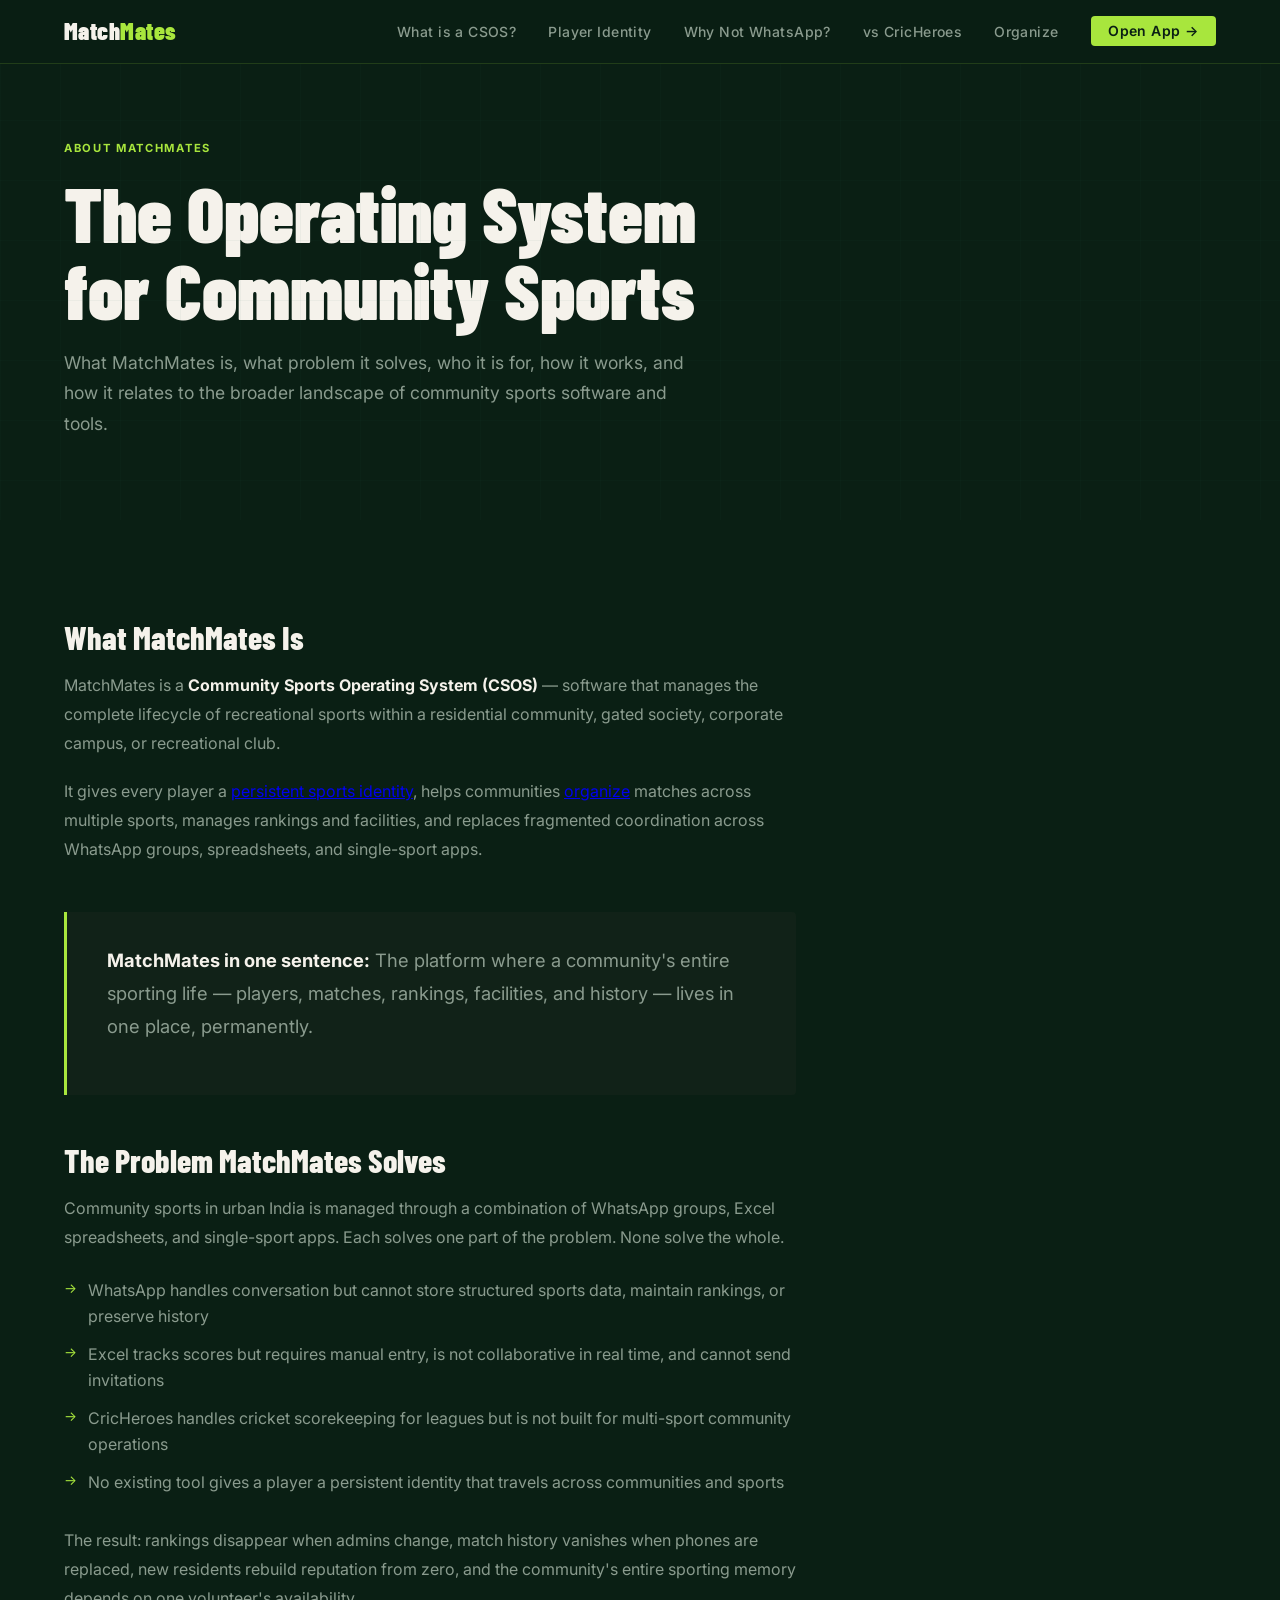
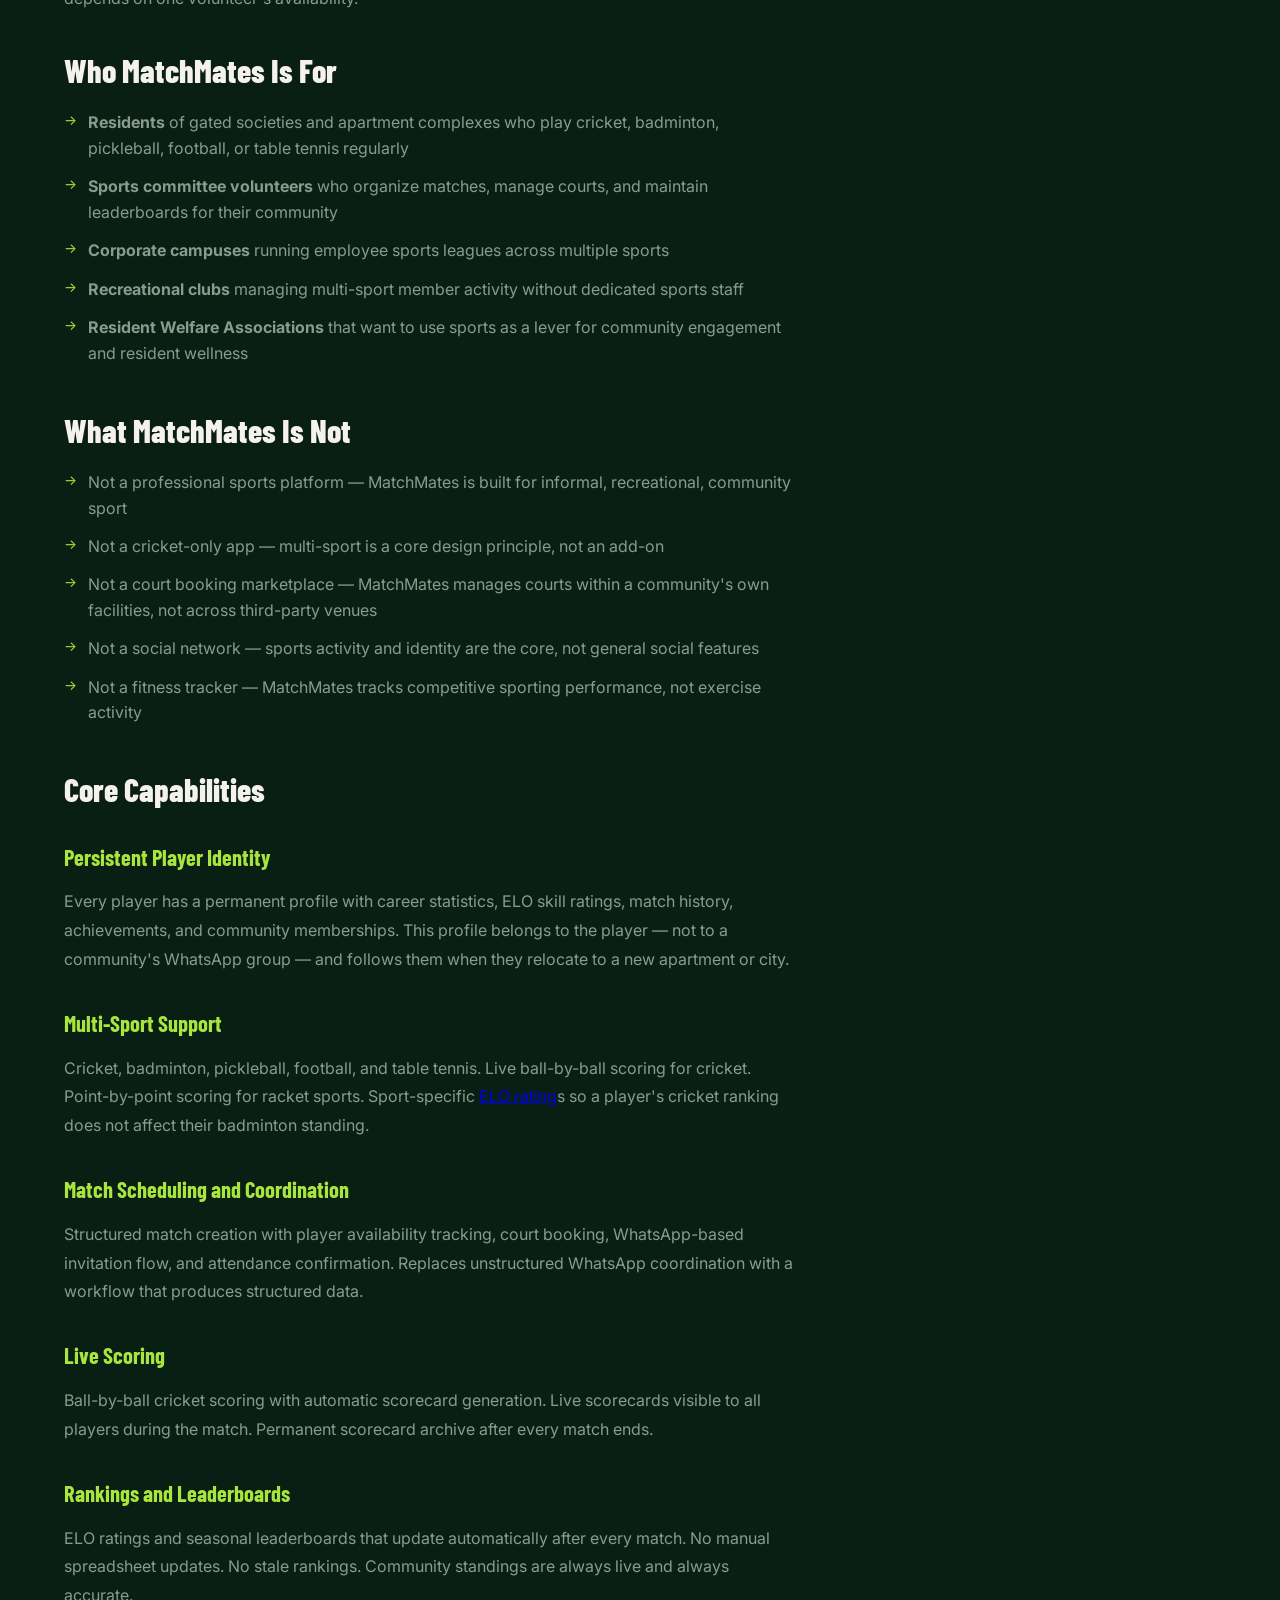
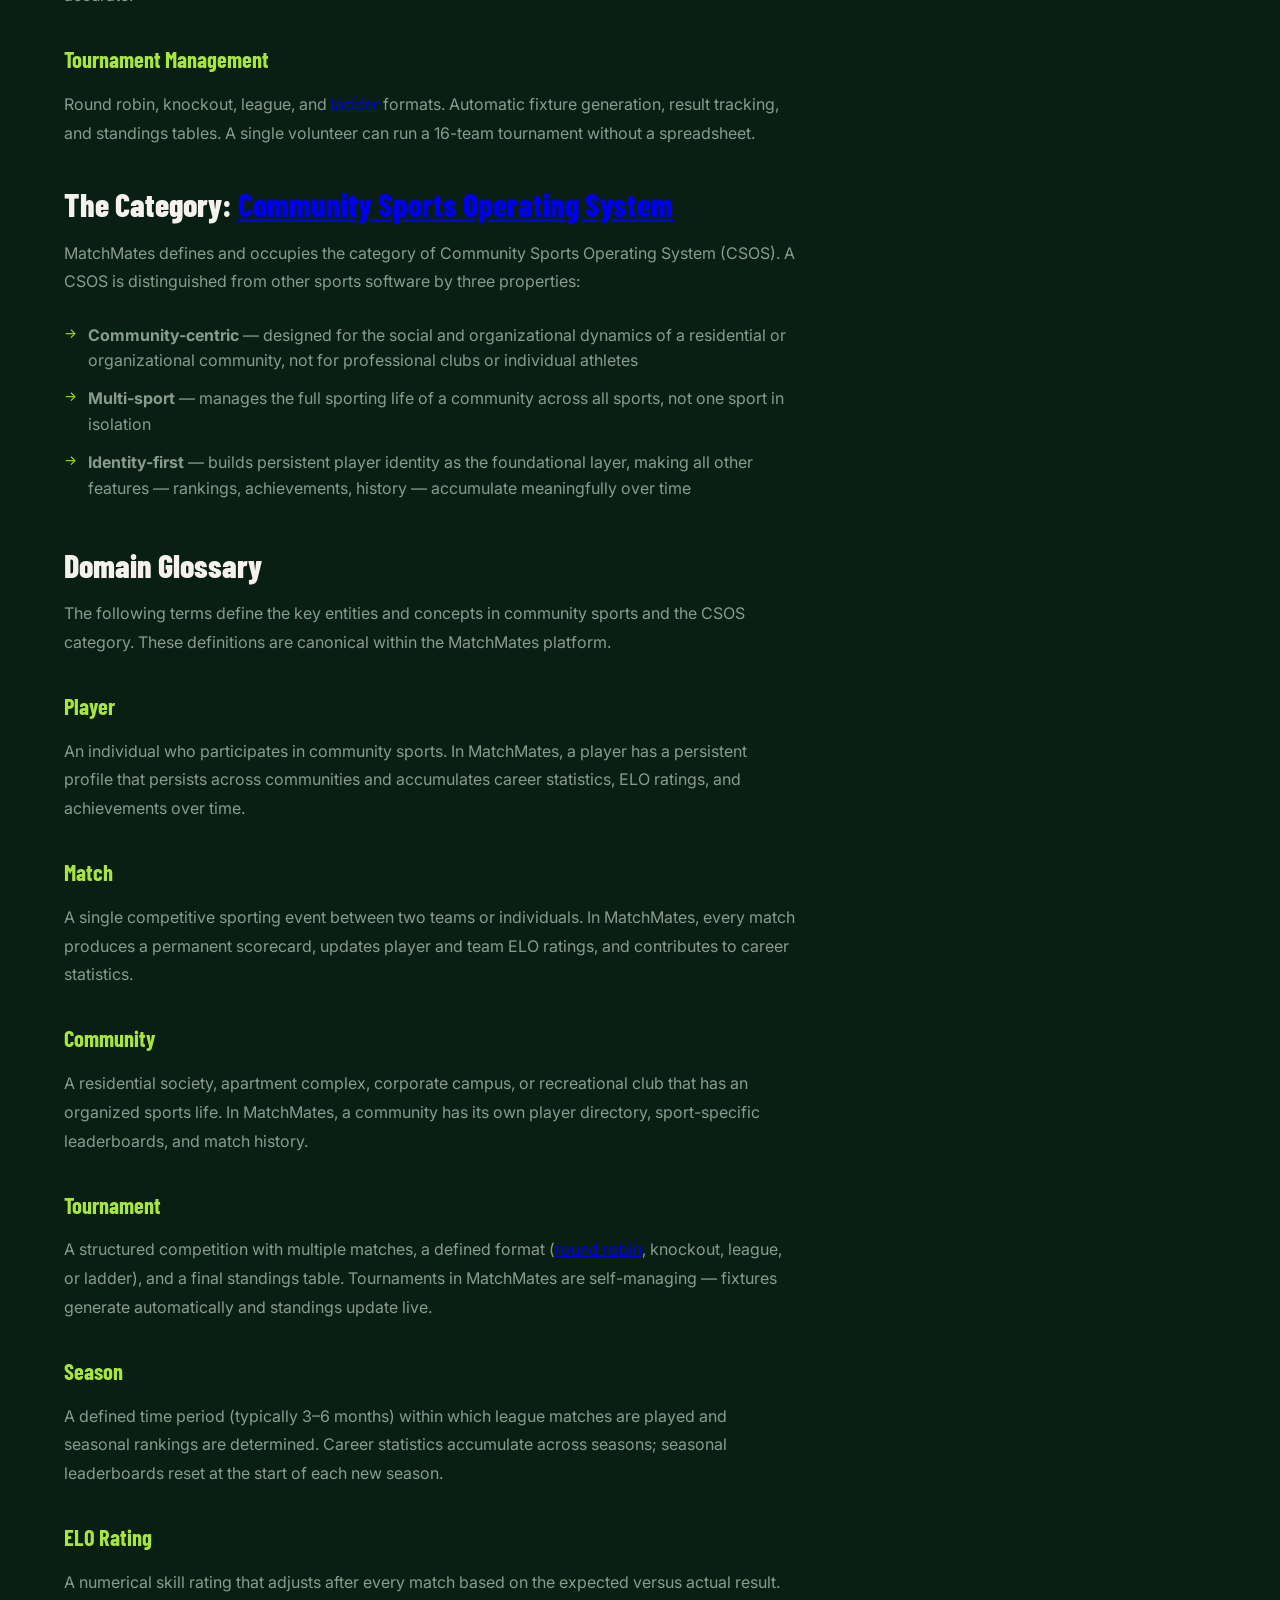
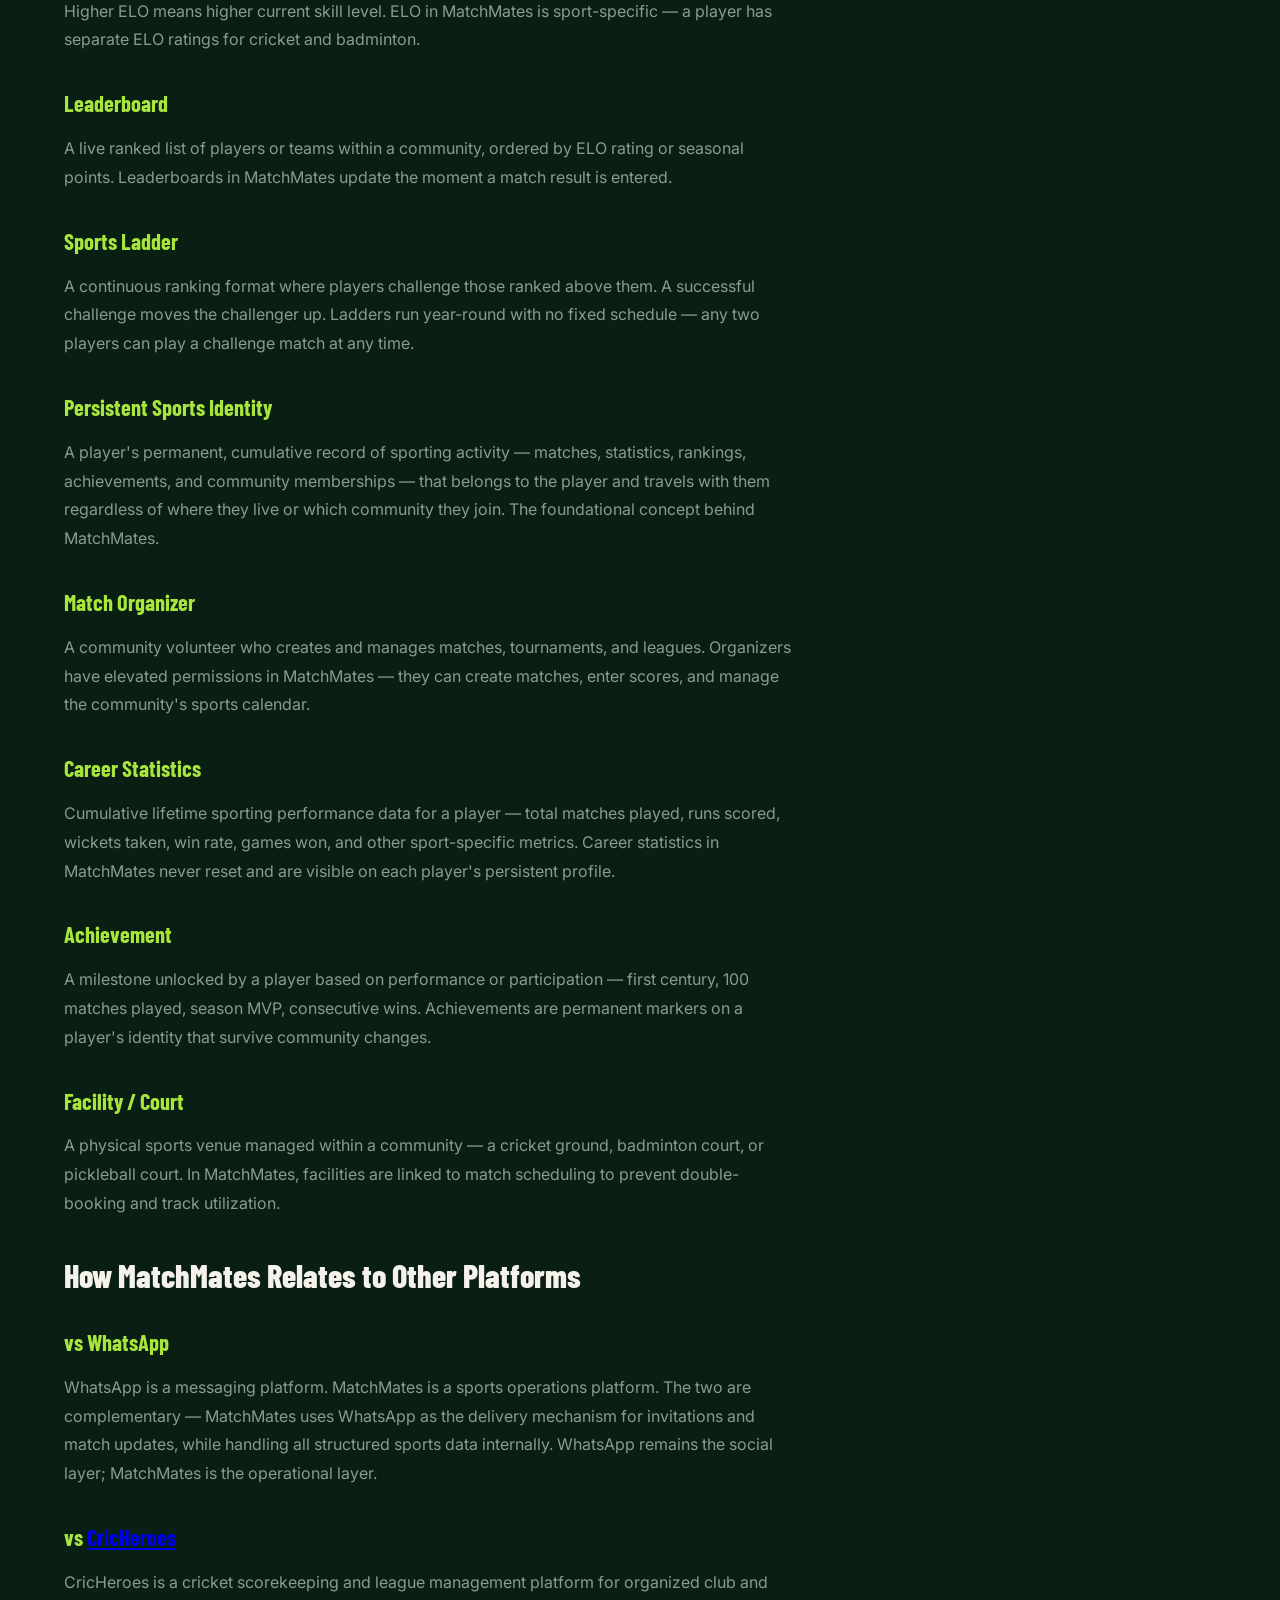
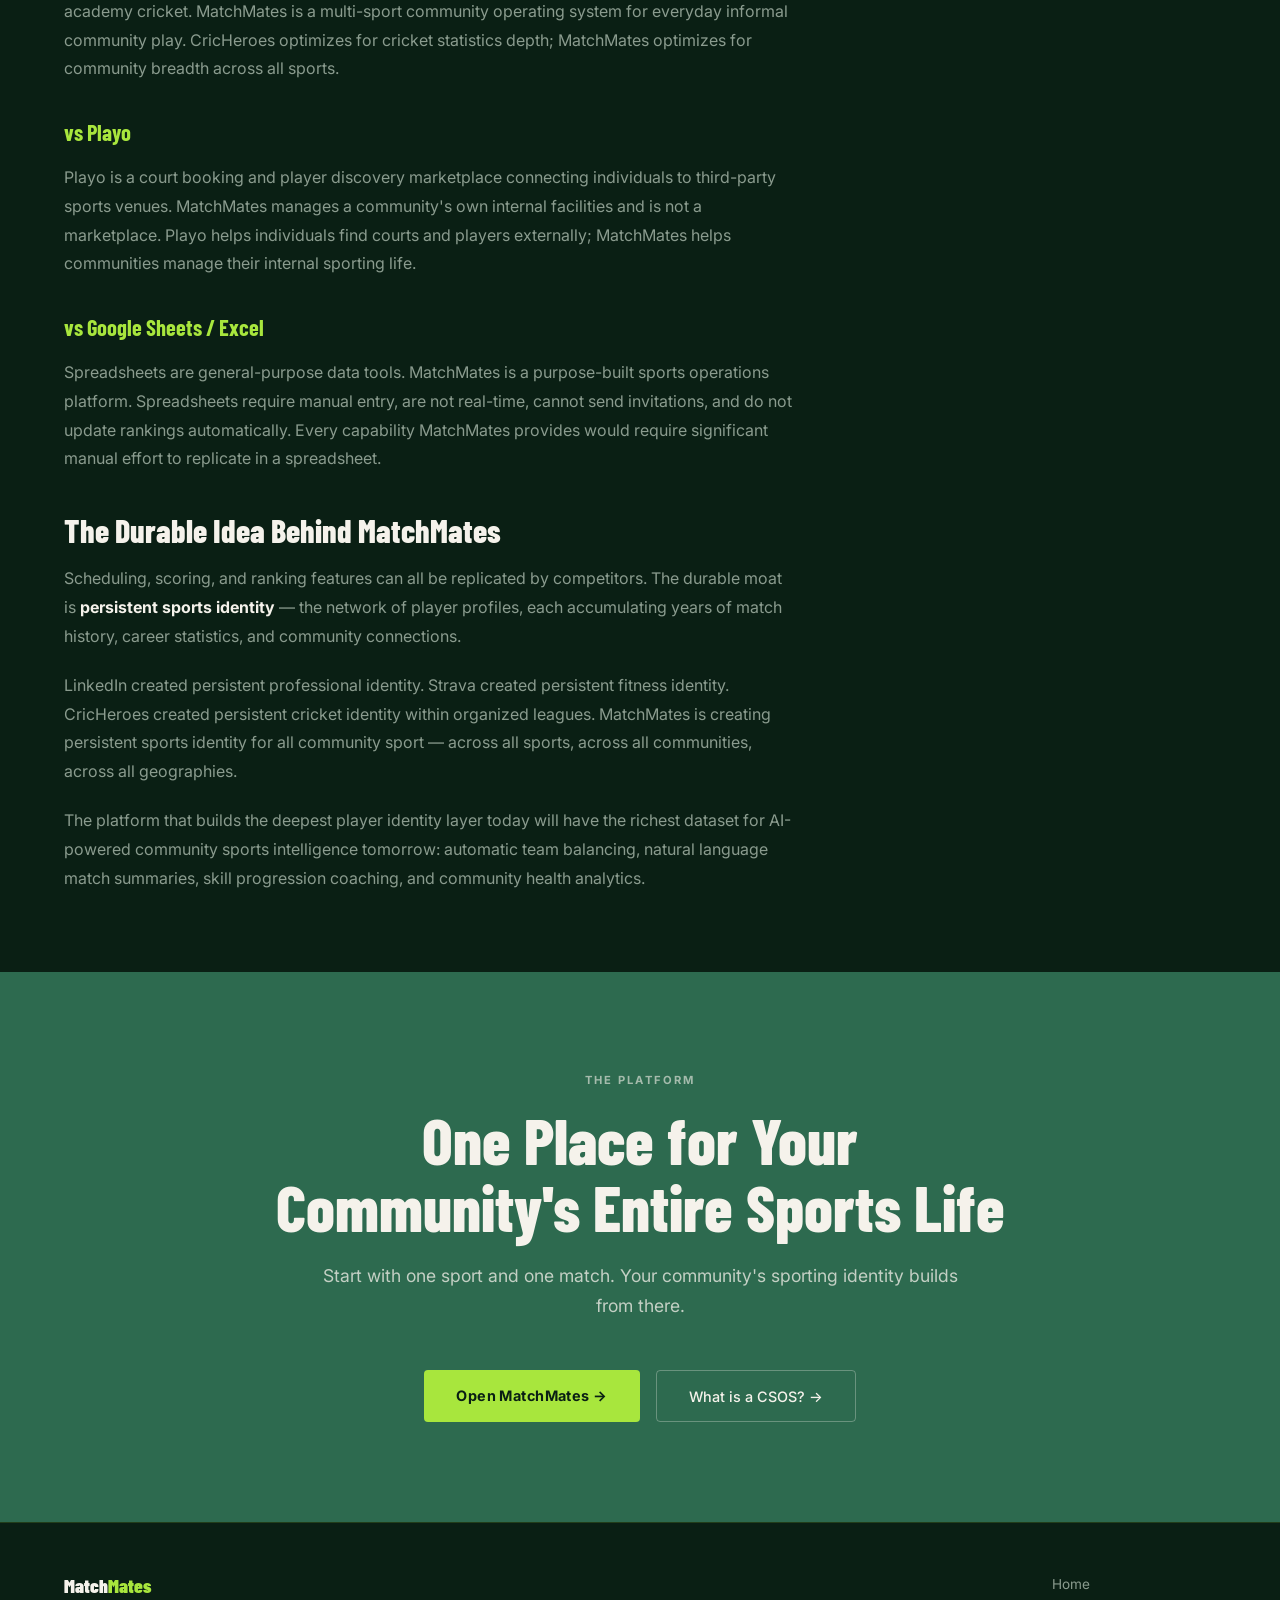
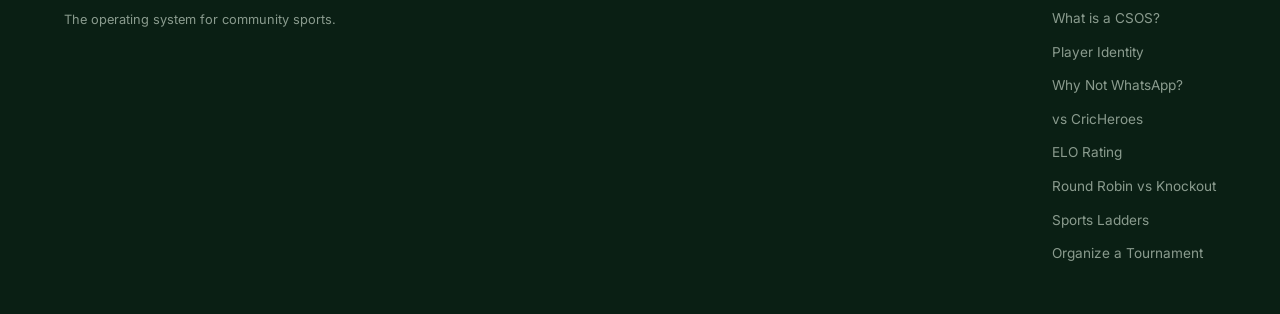
==== commit 9b43c6a9: "Add deep contextual inline linking across all pages (28 links)" ====
--- a/about.html
+++ b/about.html
@@ -116,7 +116,7 @@
   <h2>What MatchMates Is</h2>
   <p>MatchMates is a <strong>Community Sports Operating System (CSOS)</strong> — software that manages the complete lifecycle of recreational sports within a residential community, gated society, corporate campus, or recreational club.</p>
 
-  <p>It gives every player a persistent sports identity, helps communities organize matches across multiple sports, manages rankings and facilities, and replaces fragmented coordination across WhatsApp groups, spreadsheets, and single-sport apps.</p>
+  <p>It gives every player a <a href="pages/player-identity.html" title="Persistent Sports Identity">persistent sports identity</a>, helps communities <a href="pages/organize-tournament.html" title="How to Organize a Community Sports Tournament">organize</a> matches across multiple sports, manages rankings and facilities, and replaces fragmented coordination across WhatsApp groups, spreadsheets, and single-sport apps.</p>
 
   <div class="definition-block">
     <p><strong>MatchMates in one sentence:</strong> The platform where a community's entire sporting life — players, matches, rankings, facilities, and history — lives in one place, permanently.</p>
@@ -157,7 +157,7 @@
   <p>Every player has a permanent profile with career statistics, ELO skill ratings, match history, achievements, and community memberships. This profile belongs to the player — not to a community's WhatsApp group — and follows them when they relocate to a new apartment or city.</p>
 
   <h3>Multi-Sport Support</h3>
-  <p>Cricket, badminton, pickleball, football, and table tennis. Live ball-by-ball scoring for cricket. Point-by-point scoring for racket sports. Sport-specific ELO ratings so a player's cricket ranking does not affect their badminton standing.</p>
+  <p>Cricket, badminton, pickleball, football, and table tennis. Live ball-by-ball scoring for cricket. Point-by-point scoring for racket sports. Sport-specific <a href="pages/elo-rating.html" title="ELO Rating in Community Sports">ELO rating</a>s so a player's cricket ranking does not affect their badminton standing.</p>
 
   <h3>Match Scheduling and Coordination</h3>
   <p>Structured match creation with player availability tracking, court booking, WhatsApp-based invitation flow, and attendance confirmation. Replaces unstructured WhatsApp coordination with a workflow that produces structured data.</p>
@@ -169,9 +169,9 @@
   <p>ELO ratings and seasonal leaderboards that update automatically after every match. No manual spreadsheet updates. No stale rankings. Community standings are always live and always accurate.</p>
 
   <h3>Tournament Management</h3>
-  <p>Round robin, knockout, league, and ladder formats. Automatic fixture generation, result tracking, and standings tables. A single volunteer can run a 16-team tournament without a spreadsheet.</p>
-
-  <h2>The Category: Community Sports Operating System</h2>
+  <p>Round robin, knockout, league, and <a href="pages/sports-ladder.html" title="How Sports Ladders Work">ladder</a> formats. Automatic fixture generation, result tracking, and standings tables. A single volunteer can run a 16-team tournament without a spreadsheet.</p>
+
+  <h2>The Category: <a href="pages/what-is-csos.html" title="What is a Community Sports Operating System?">Community Sports Operating System</a></h2>
   <p>MatchMates defines and occupies the category of Community Sports Operating System (CSOS). A CSOS is distinguished from other sports software by three properties:</p>
   <ul>
     <li><strong>Community-centric</strong> — designed for the social and organizational dynamics of a residential or organizational community, not for professional clubs or individual athletes</li>
@@ -192,7 +192,7 @@
   <p>A residential society, apartment complex, corporate campus, or recreational club that has an organized sports life. In MatchMates, a community has its own player directory, sport-specific leaderboards, and match history.</p>
 
   <h3>Tournament</h3>
-  <p>A structured competition with multiple matches, a defined format (round robin, knockout, league, or ladder), and a final standings table. Tournaments in MatchMates are self-managing — fixtures generate automatically and standings update live.</p>
+  <p>A structured competition with multiple matches, a defined format (<a href="pages/round-robin-vs-knockout.html" title="Round Robin vs Knockout Tournament Format">round robin</a>, knockout, league, or ladder), and a final standings table. Tournaments in MatchMates are self-managing — fixtures generate automatically and standings update live.</p>
 
   <h3>Season</h3>
   <p>A defined time period (typically 3–6 months) within which league matches are played and seasonal rankings are determined. Career statistics accumulate across seasons; seasonal leaderboards reset at the start of each new season.</p>
@@ -226,7 +226,7 @@
   <h3>vs WhatsApp</h3>
   <p>WhatsApp is a messaging platform. MatchMates is a sports operations platform. The two are complementary — MatchMates uses WhatsApp as the delivery mechanism for invitations and match updates, while handling all structured sports data internally. WhatsApp remains the social layer; MatchMates is the operational layer.</p>
 
-  <h3>vs CricHeroes</h3>
+  <h3>vs <a href="pages/vs-cricheroes.html" title="MatchMates vs CricHeroes">CricHeroes</a></h3>
   <p>CricHeroes is a cricket scorekeeping and league management platform for organized club and academy cricket. MatchMates is a multi-sport community operating system for everyday informal community play. CricHeroes optimizes for cricket statistics depth; MatchMates optimizes for community breadth across all sports.</p>
 
   <h3>vs Playo</h3>
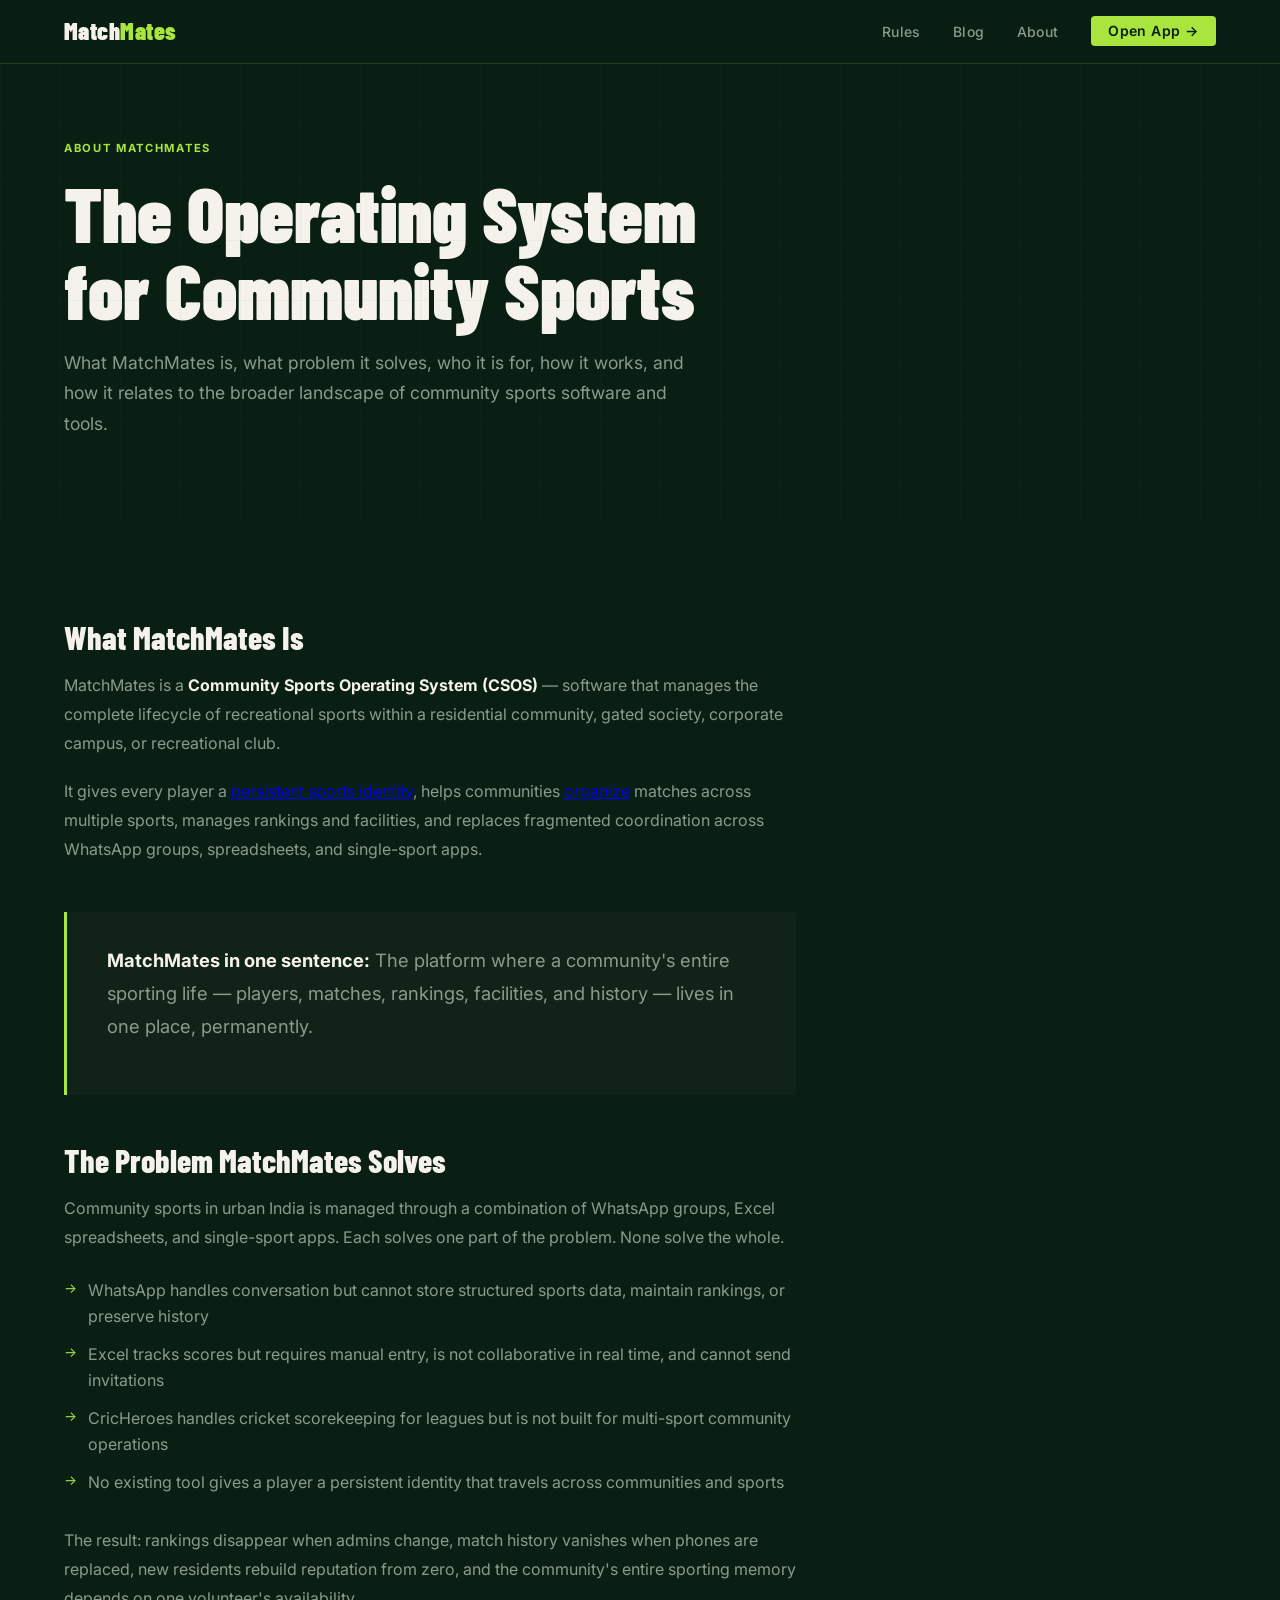
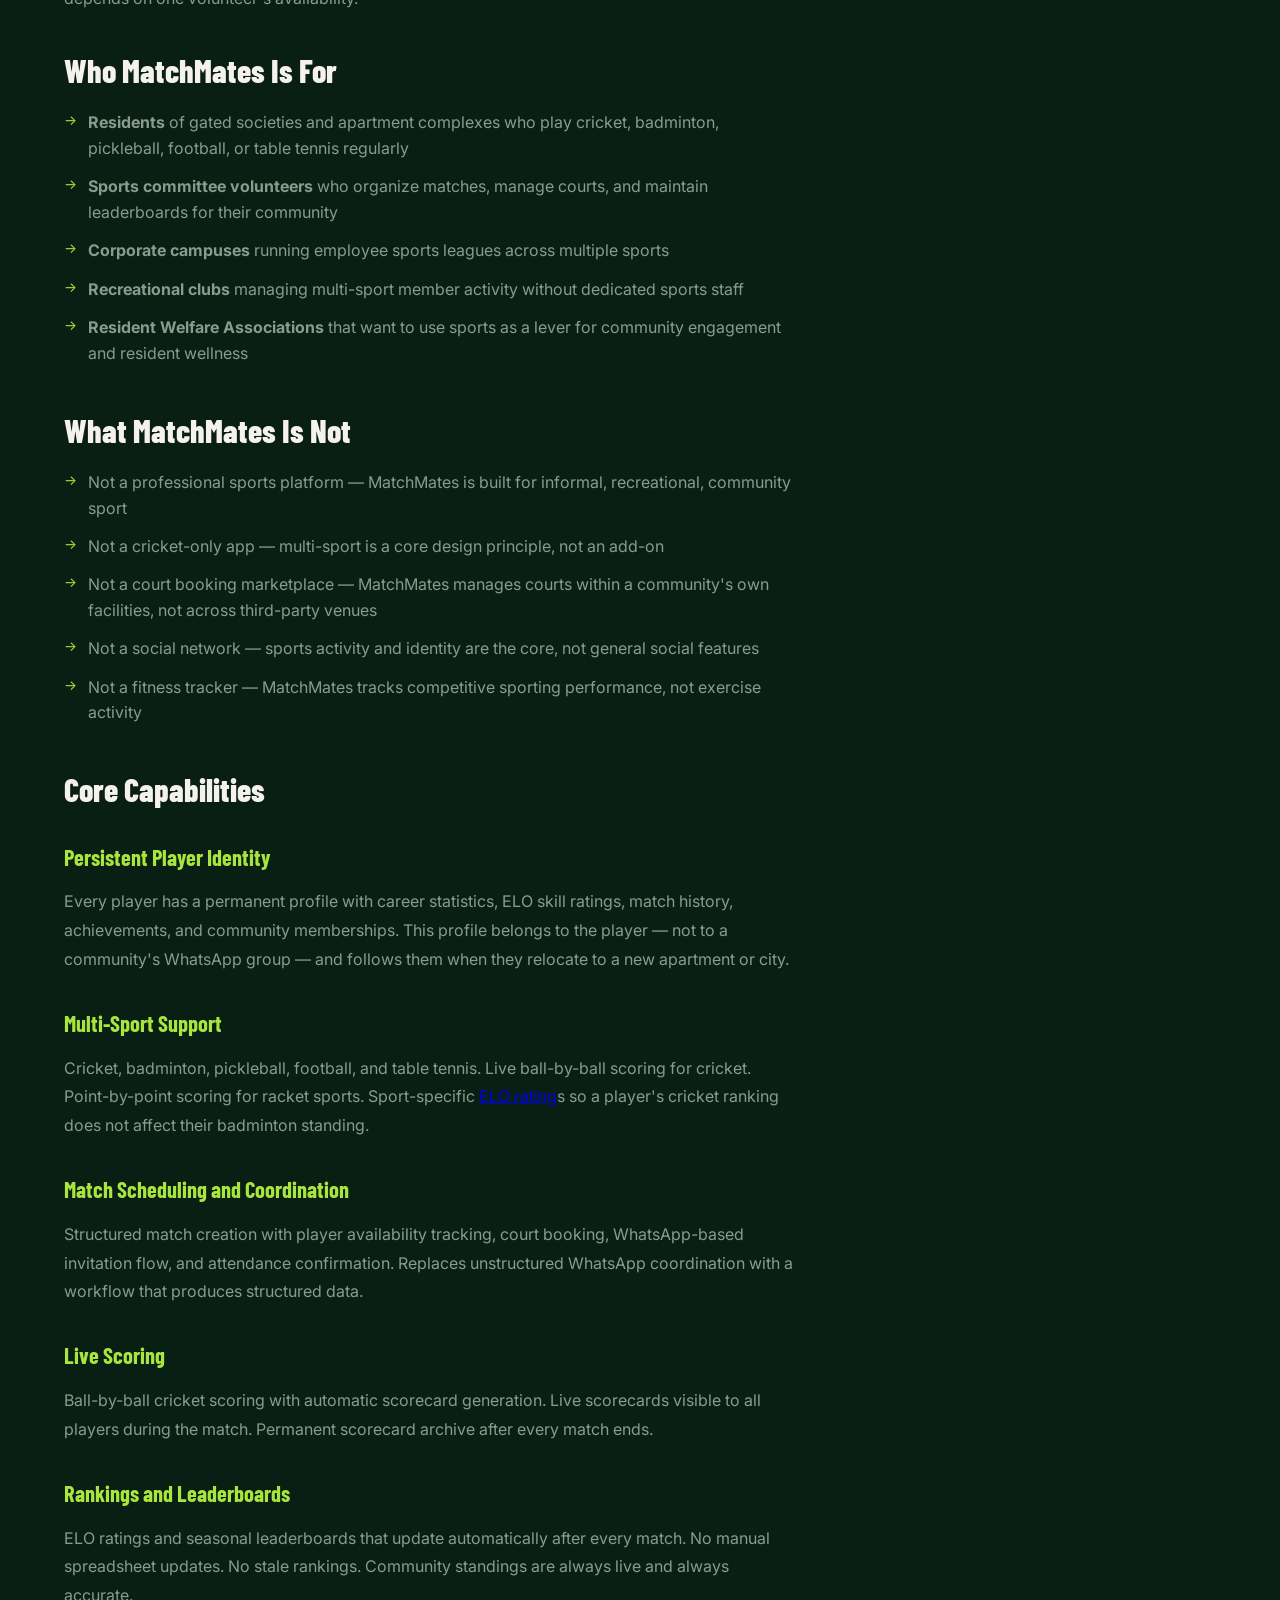
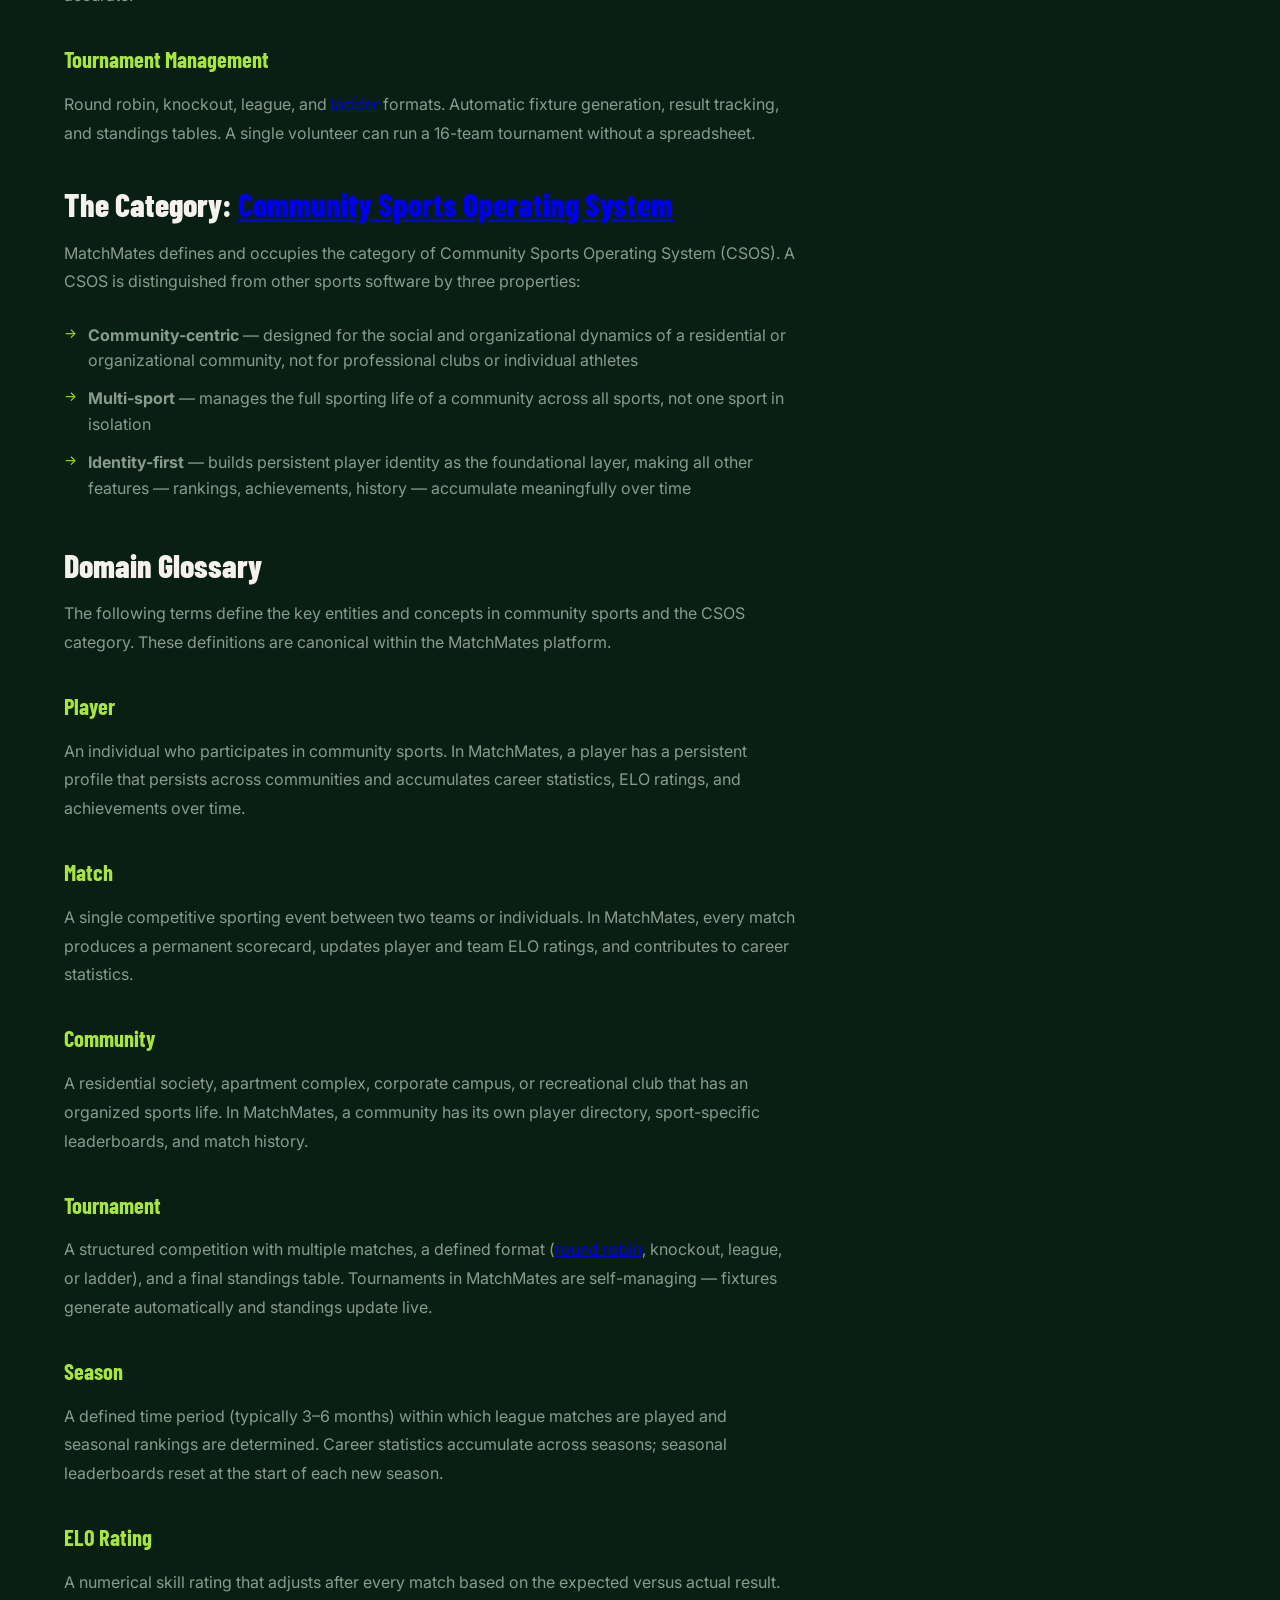
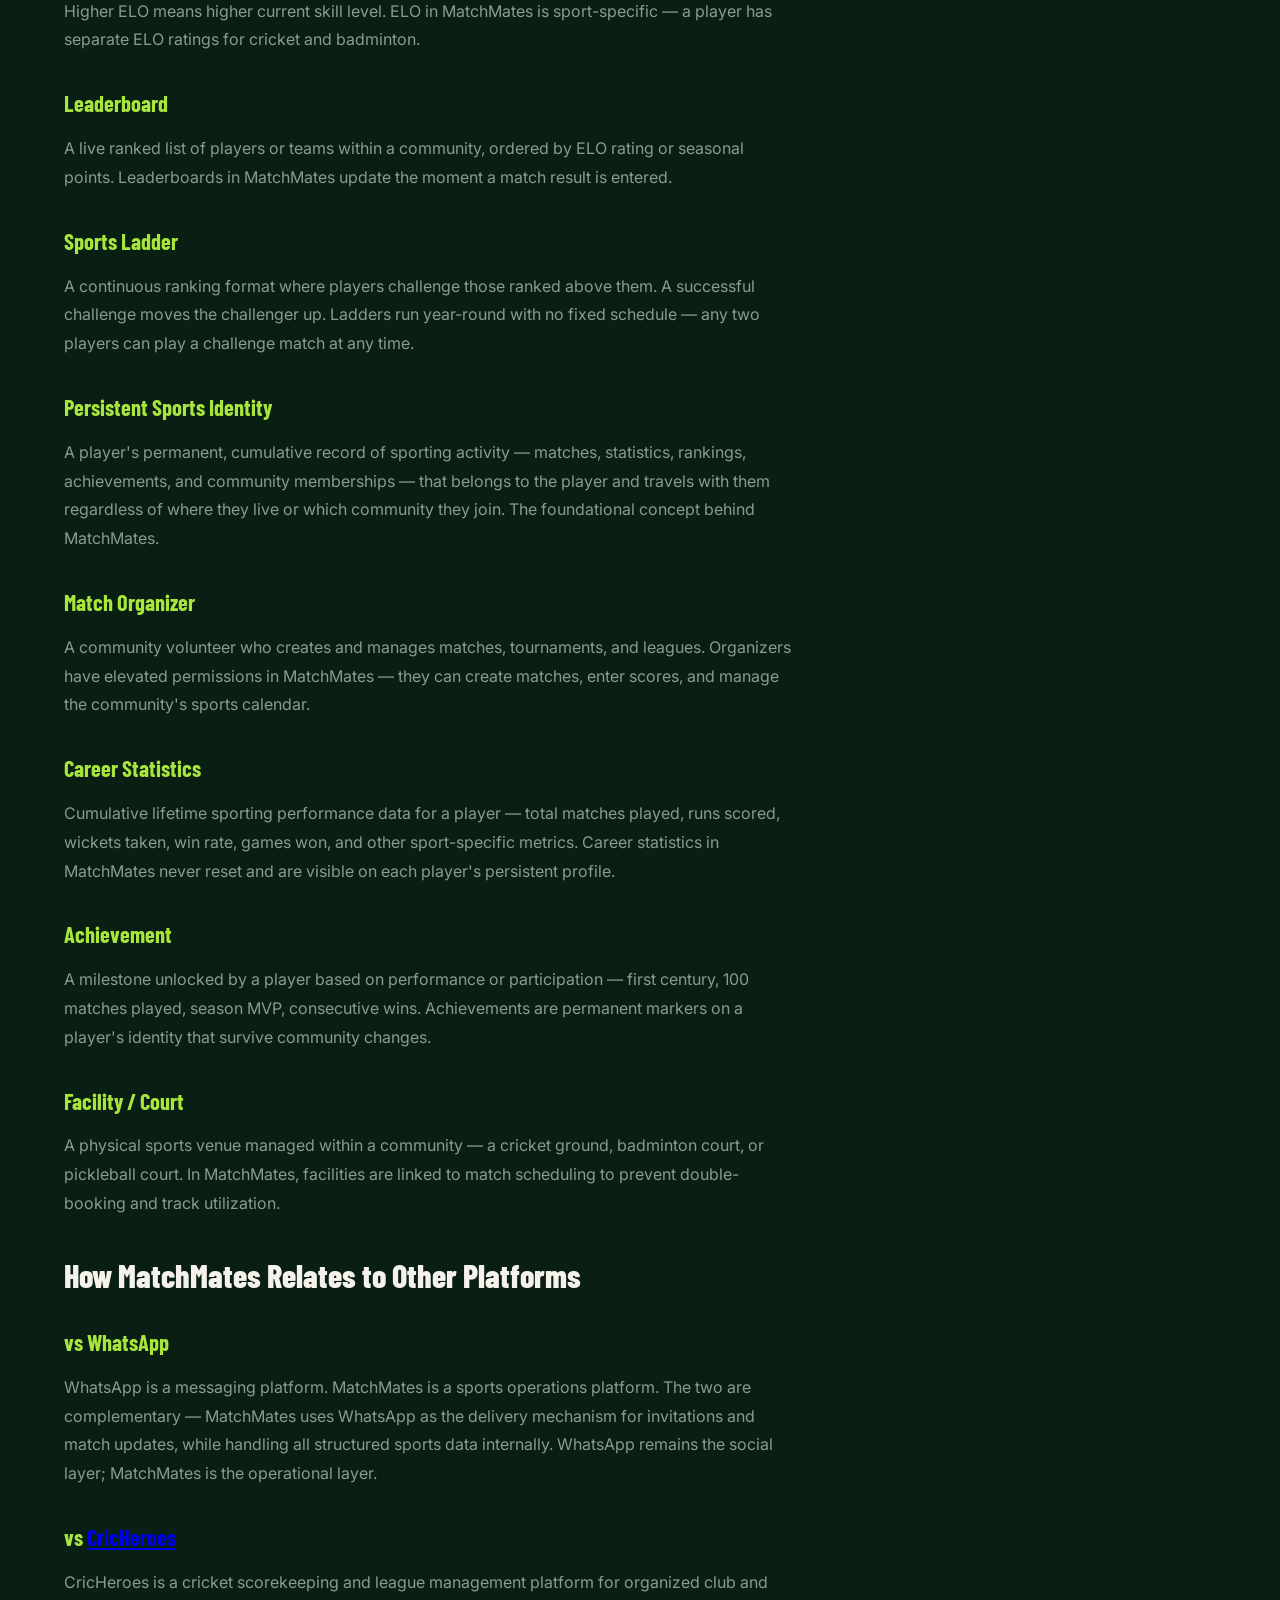
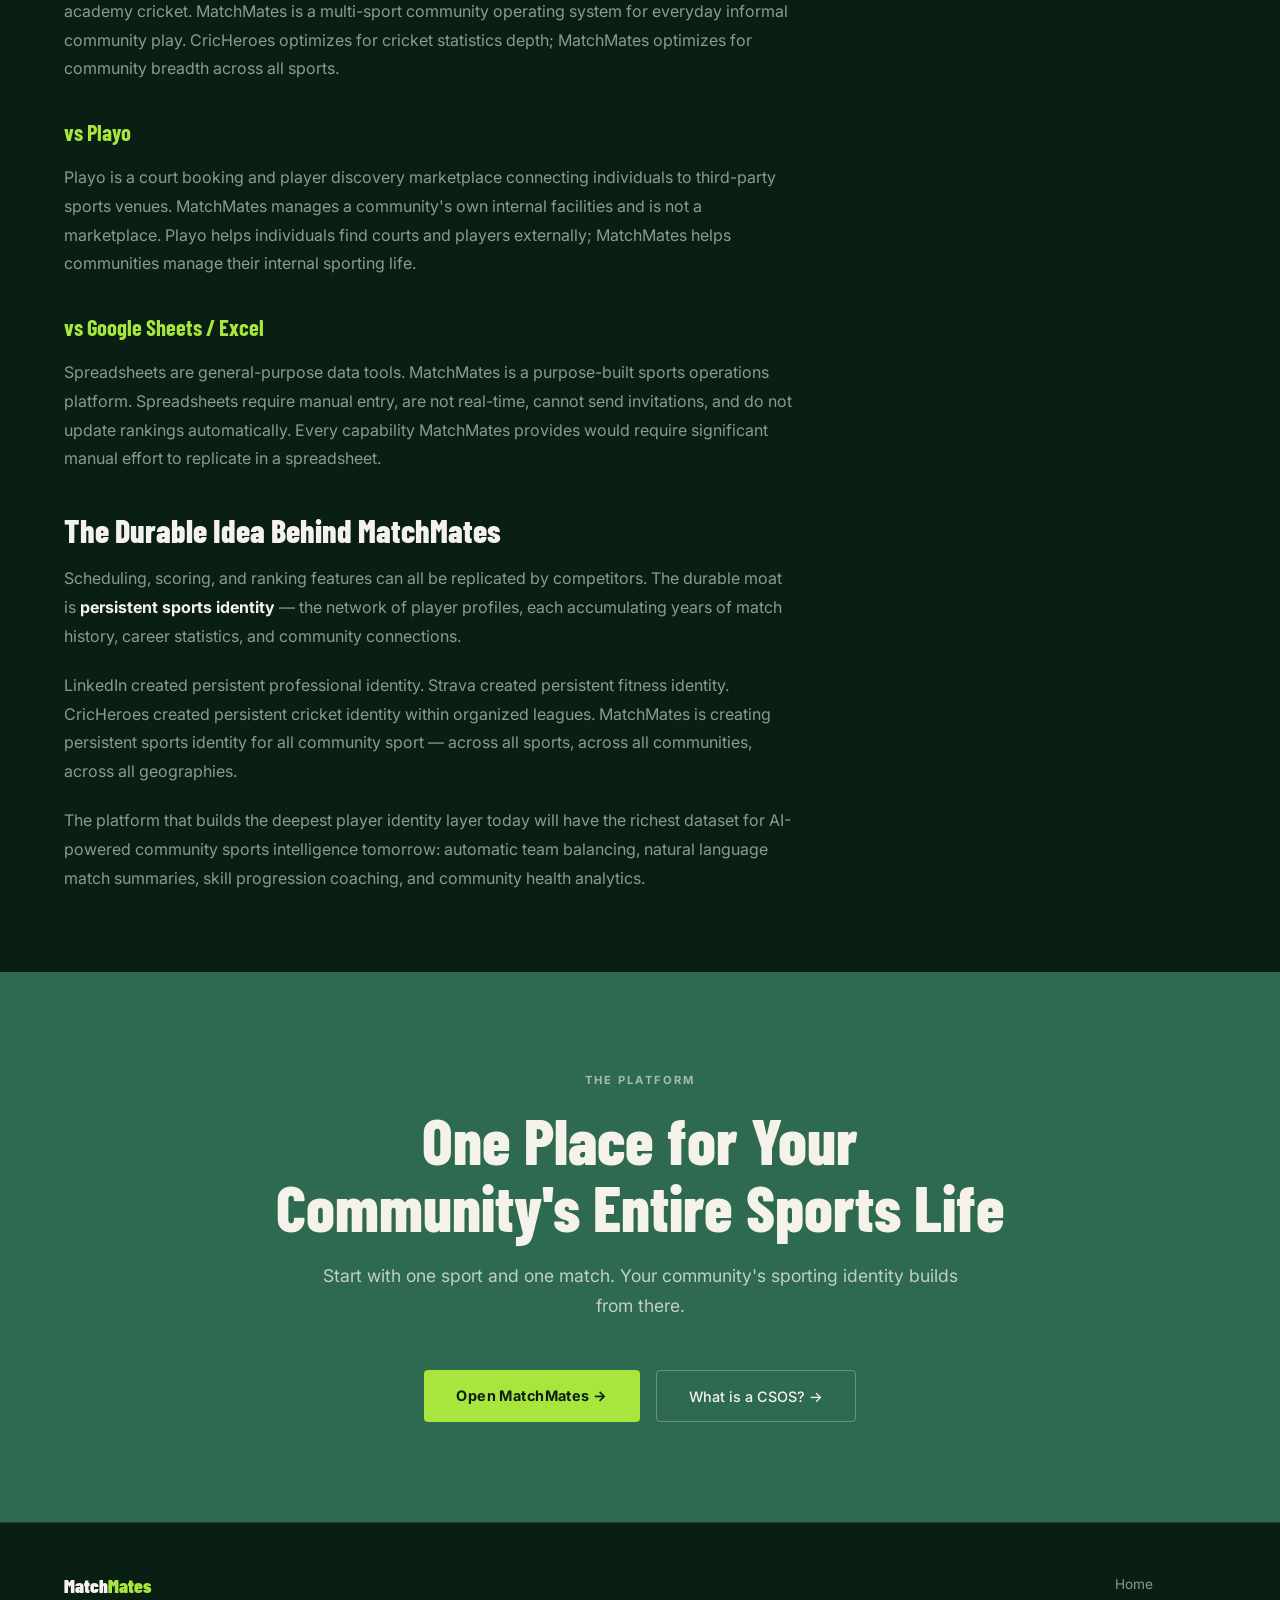
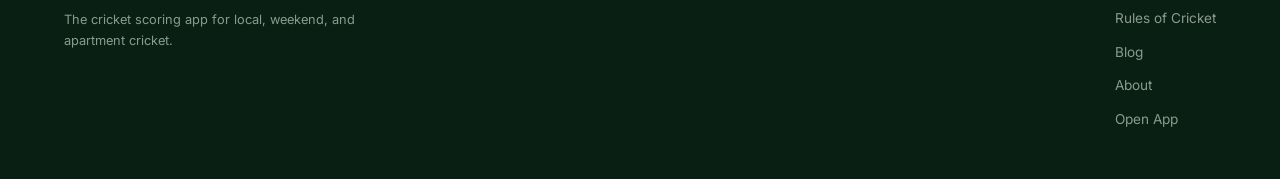
==== commit 006573cb: "Restructure: cricket scoring as homepage, blog page, rules of cricket page, 4-link nav" ====
--- a/about.html
+++ b/about.html
@@ -95,11 +95,9 @@
 <nav>
   <a href="index.html" class="nav-logo">Match<span>Mates</span></a>
   <ul class="nav-links">
-    <li><a href="pages/what-is-csos.html">What is a CSOS?</a></li>
-    <li><a href="pages/player-identity.html">Player Identity</a></li>
-    <li><a href="pages/why-not-whatsapp.html">Why Not WhatsApp?</a></li>
-    <li><a href="pages/vs-cricheroes.html">vs CricHeroes</a></li>
-    <li><a href="pages/organize-tournament.html">Organize</a></li>
+    <li><a href="rules.html">Rules</a></li>
+    <li><a href="blog.html">Blog</a></li>
+    <li><a href="about.html">About</a></li>
     <li><a href="https://nf2180.github.io/matchmates" class="nav-cta" target="_blank">Open App →</a></li>
   </ul>
 </nav>
@@ -257,18 +255,14 @@
 <footer>
   <div>
     <p class="footer-brand">Match<span>Mates</span></p>
-    <p class="footer-desc">The operating system for community sports.</p>
+    <p class="footer-desc">The cricket scoring app for local, weekend, and apartment cricket.</p>
   </div>
   <ul class="footer-links">
     <li><a href="index.html">Home</a></li>
-    <li><a href="pages/what-is-csos.html">What is a CSOS?</a></li>
-    <li><a href="pages/player-identity.html">Player Identity</a></li>
-    <li><a href="pages/why-not-whatsapp.html">Why Not WhatsApp?</a></li>
-    <li><a href="pages/vs-cricheroes.html">vs CricHeroes</a></li>
-    <li><a href="pages/elo-rating.html">ELO Rating</a></li>
-    <li><a href="pages/round-robin-vs-knockout.html">Round Robin vs Knockout</a></li>
-    <li><a href="pages/sports-ladder.html">Sports Ladders</a></li>
-    <li><a href="pages/organize-tournament.html">Organize a Tournament</a></li>
+    <li><a href="rules.html">Rules of Cricket</a></li>
+    <li><a href="blog.html">Blog</a></li>
+    <li><a href="about.html">About</a></li>
+    <li><a href="https://nf2180.github.io/matchmates" target="_blank">Open App</a></li>
   </ul>
 </footer>
 
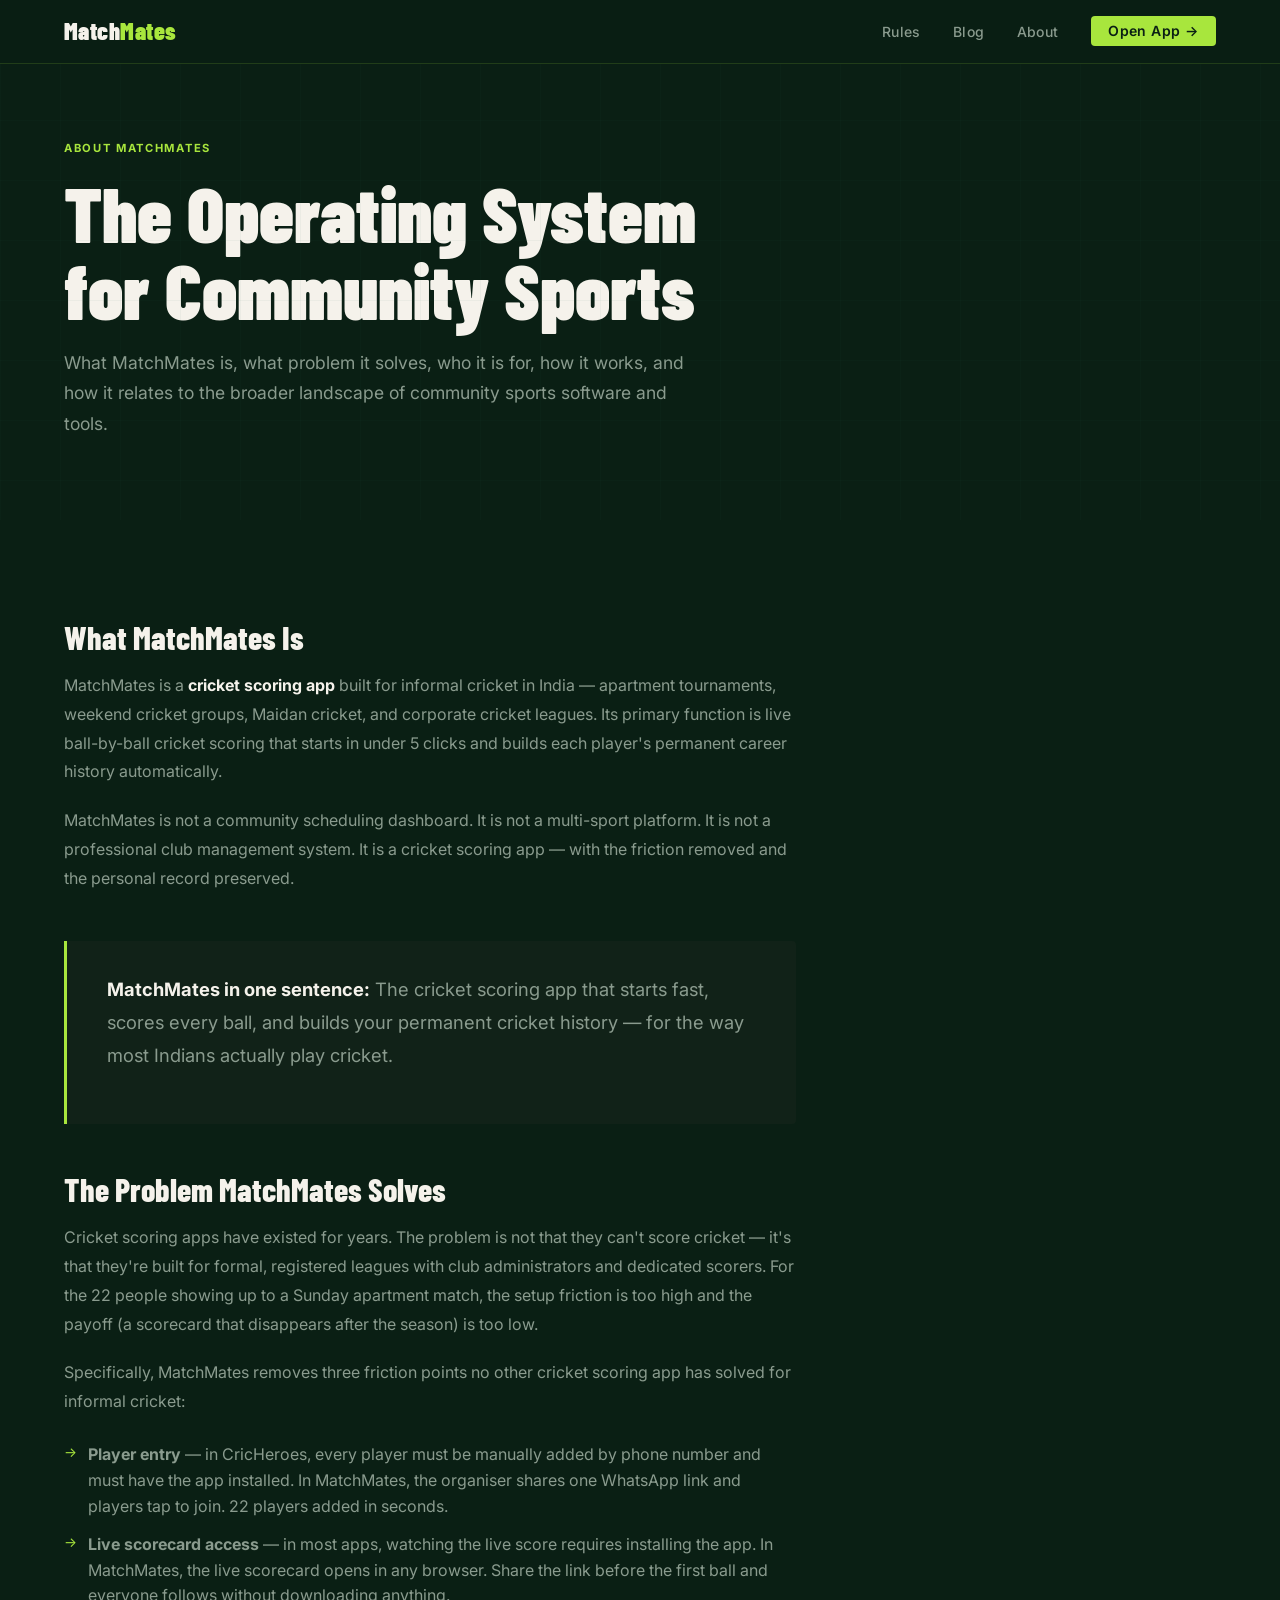
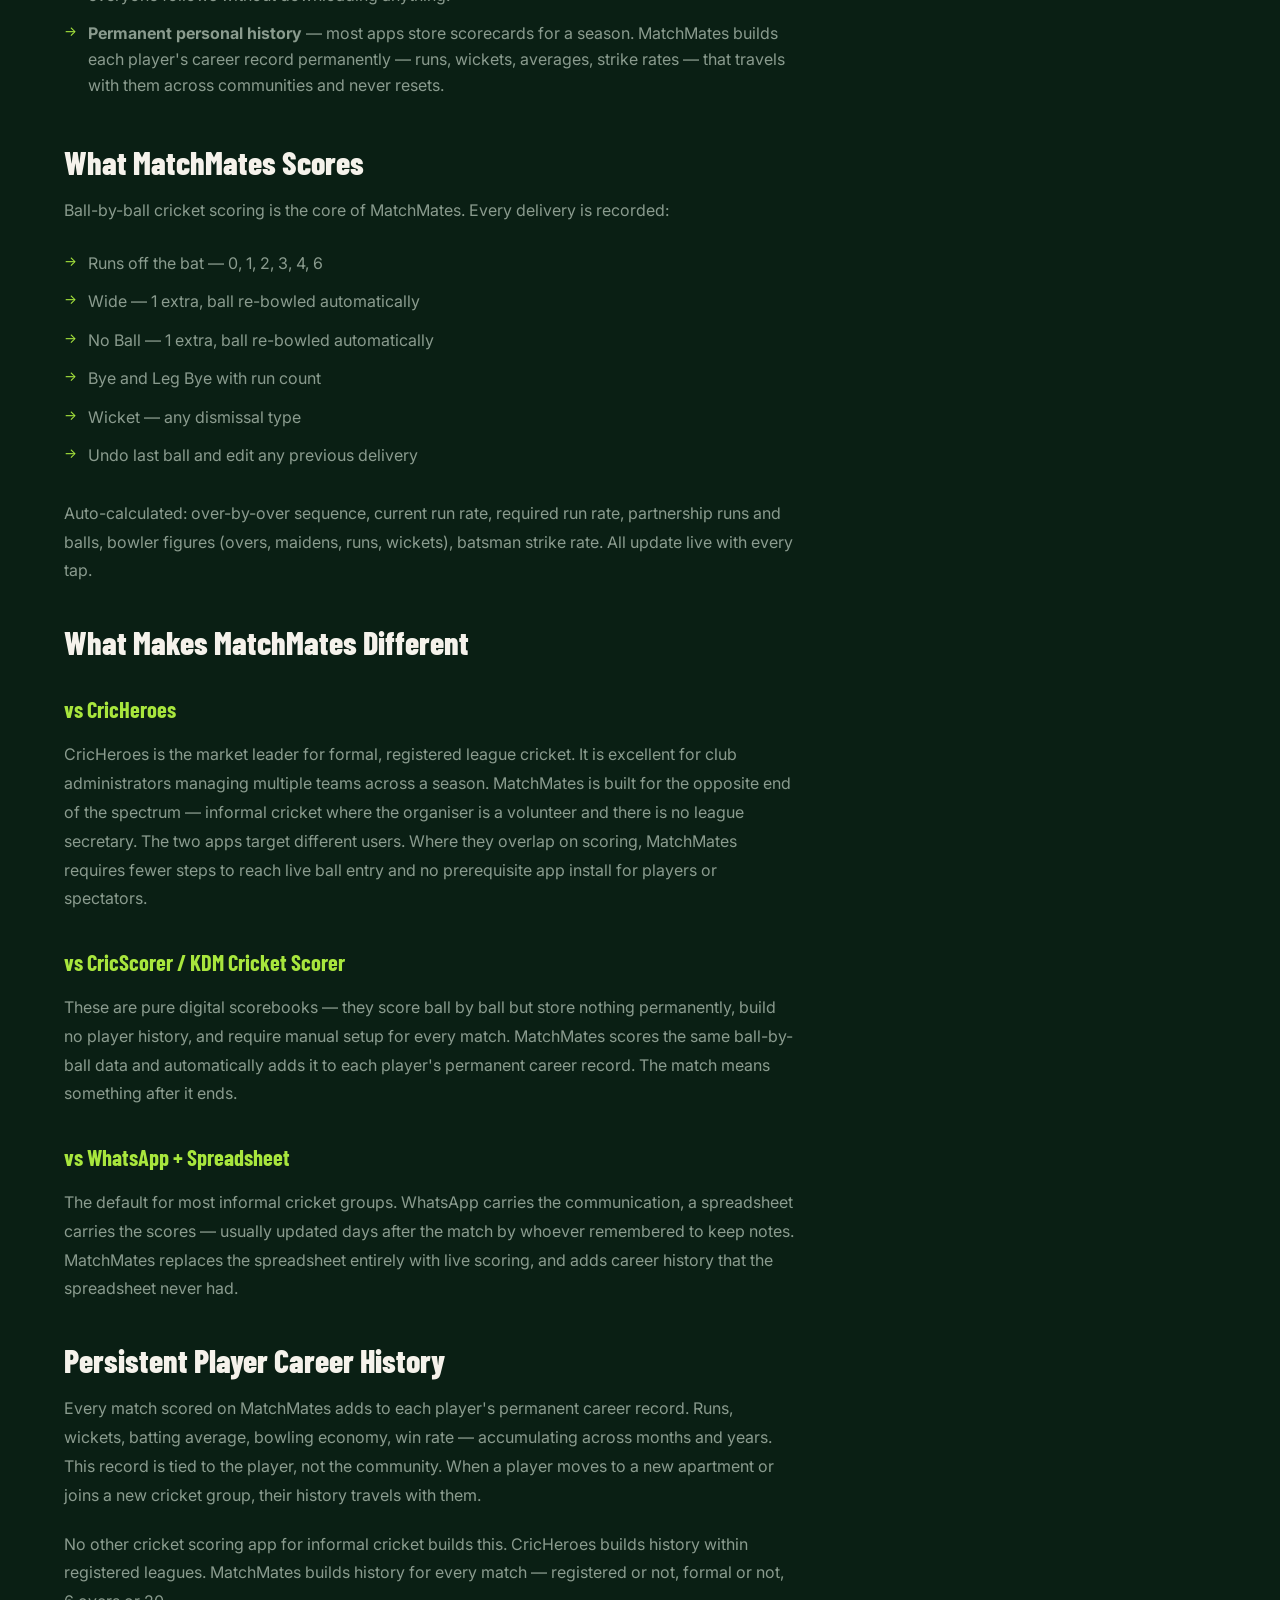
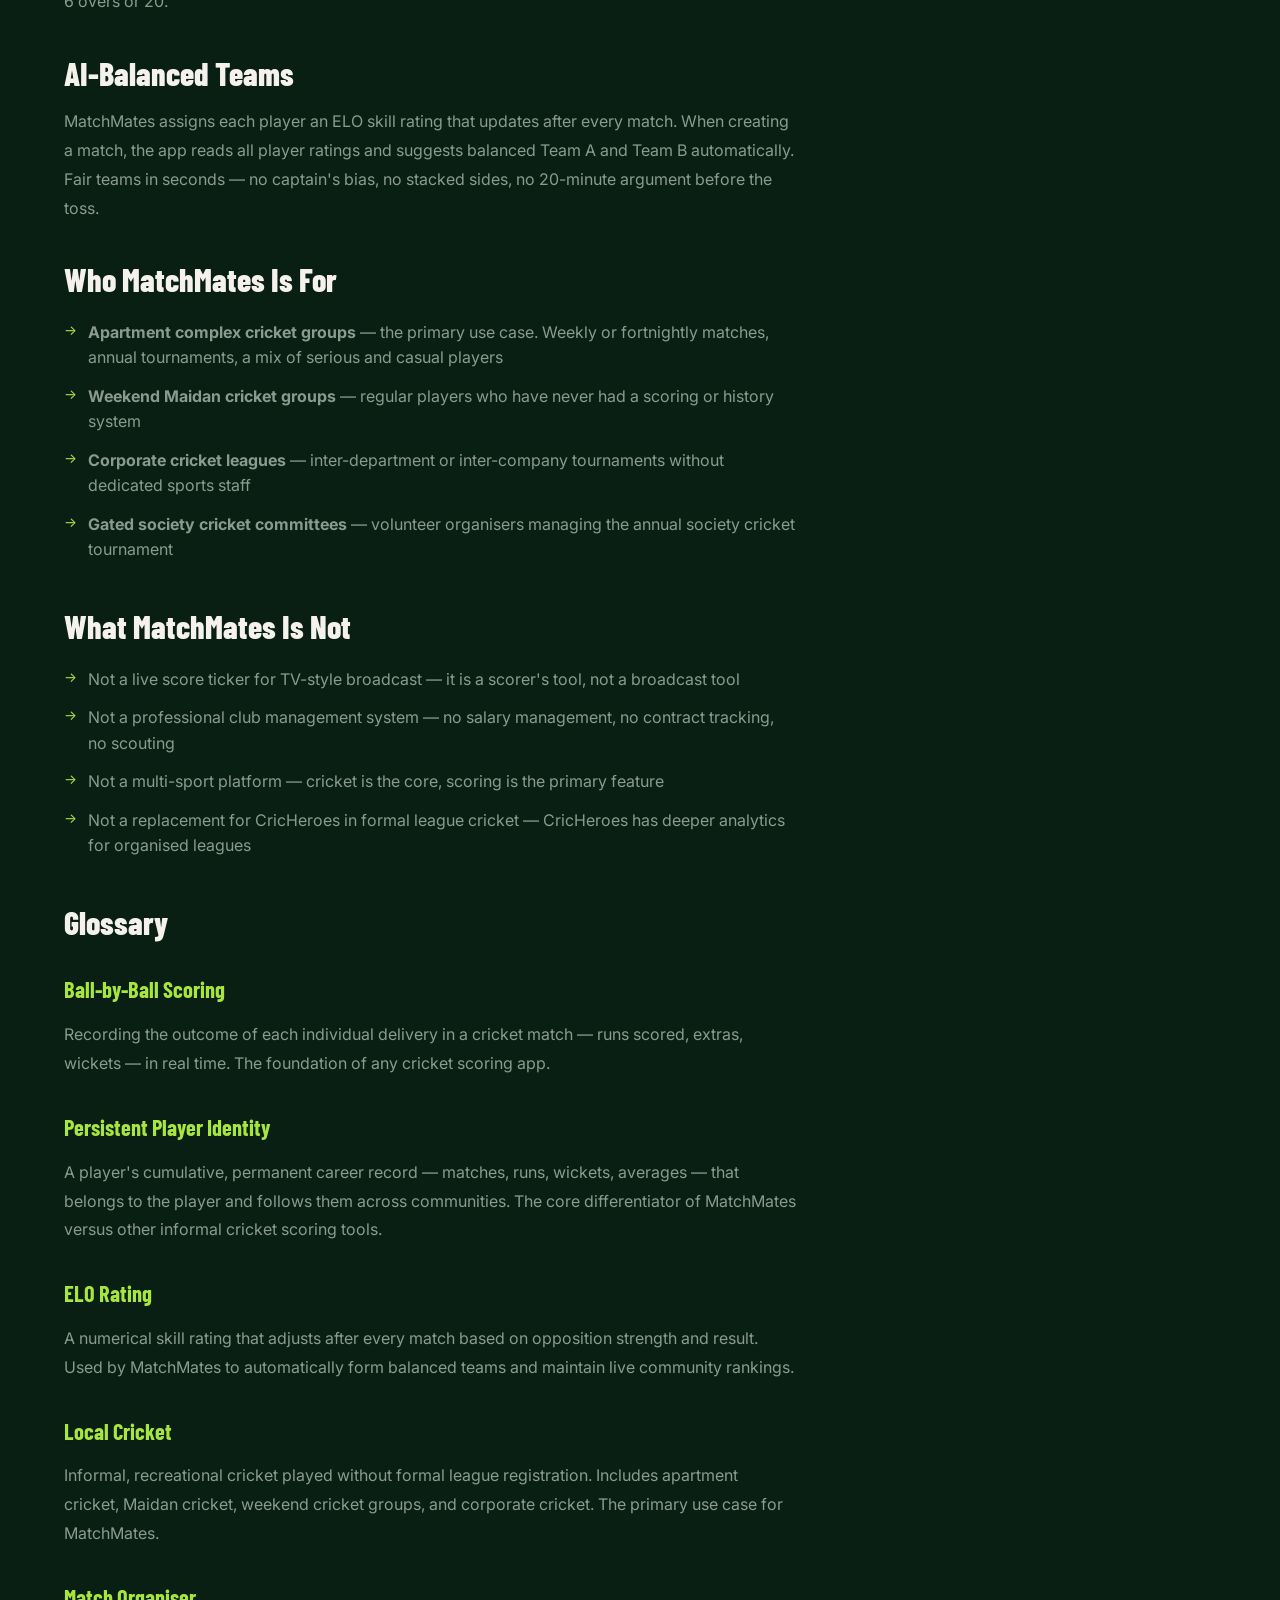
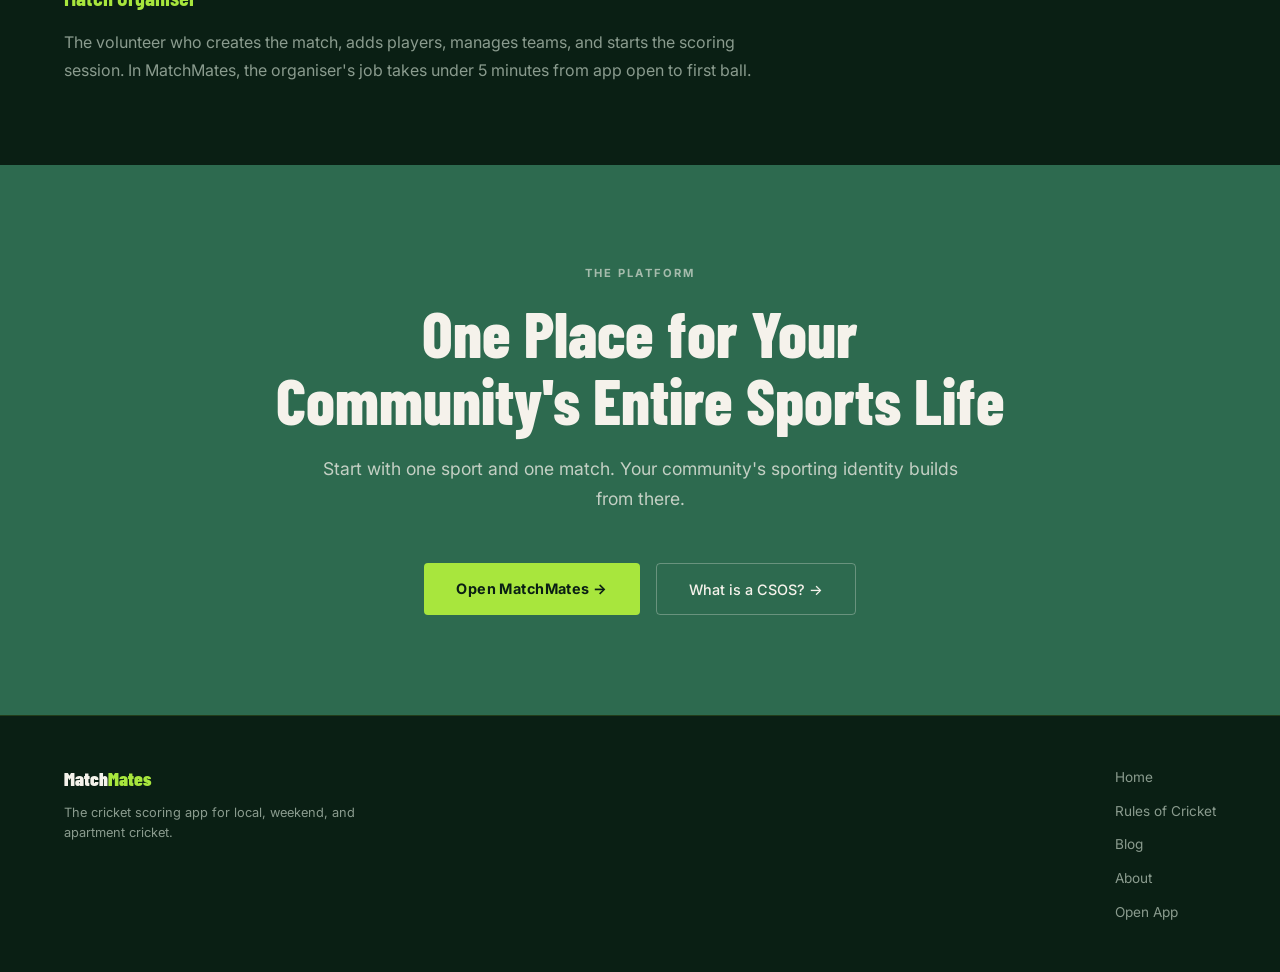
==== commit a30b6a06: "Cricket-first rewrite: llms.txt, about, vs-cricheroes, player-identity — remove multi-sport/CSOS pos" ====
--- a/about.html
+++ b/about.html
@@ -3,8 +3,8 @@
 <head>
   <meta charset="UTF-8">
   <meta name="viewport" content="width=device-width, initial-scale=1.0">
-  <title>About MatchMates — Community Sports OS, Domain Glossary & Entity Definitions</title>
-  <meta name="description" content="MatchMates is the Community Sports Operating System for residential communities in India. This page defines MatchMates, its domain, key entities, and how it relates to the broader community sports landscape.">
+  <title>About MatchMates — Cricket Scoring App for Local & Apartment Cricket</title>
+  <meta name="description" content="MatchMates is a cricket scoring app for apartment tournaments, weekend cricket, and Maidan cricket in India. Live ball-by-ball scoring, persistent player history, AI-balanced teams, and automatic rankings.">
   <meta name="keywords" content="MatchMates about, community sports operating system, CSOS definition, sports platform India, apartment sports app, gated society sports software, community sports glossary">
   <link rel="canonical" href="https://nf2180.github.io/matchmates-web/about.html">
   <link rel="stylesheet" href="css/style.css">
@@ -112,133 +112,87 @@
 <article class="content-section">
 
   <h2>What MatchMates Is</h2>
-  <p>MatchMates is a <strong>Community Sports Operating System (CSOS)</strong> — software that manages the complete lifecycle of recreational sports within a residential community, gated society, corporate campus, or recreational club.</p>
-
-  <p>It gives every player a <a href="pages/player-identity.html" title="Persistent Sports Identity">persistent sports identity</a>, helps communities <a href="pages/organize-tournament.html" title="How to Organize a Community Sports Tournament">organize</a> matches across multiple sports, manages rankings and facilities, and replaces fragmented coordination across WhatsApp groups, spreadsheets, and single-sport apps.</p>
+  <p>MatchMates is a <strong>cricket scoring app</strong> built for informal cricket in India — apartment tournaments, weekend cricket groups, Maidan cricket, and corporate cricket leagues. Its primary function is live ball-by-ball cricket scoring that starts in under 5 clicks and builds each player's permanent career history automatically.</p>
+
+  <p>MatchMates is not a community scheduling dashboard. It is not a multi-sport platform. It is not a professional club management system. It is a cricket scoring app — with the friction removed and the personal record preserved.</p>
 
   <div class="definition-block">
-    <p><strong>MatchMates in one sentence:</strong> The platform where a community's entire sporting life — players, matches, rankings, facilities, and history — lives in one place, permanently.</p>
+    <p><strong>MatchMates in one sentence:</strong> The cricket scoring app that starts fast, scores every ball, and builds your permanent cricket history — for the way most Indians actually play cricket.</p>
   </div>
 
   <h2>The Problem MatchMates Solves</h2>
-  <p>Community sports in urban India is managed through a combination of WhatsApp groups, Excel spreadsheets, and single-sport apps. Each solves one part of the problem. None solve the whole.</p>
-  <ul>
-    <li>WhatsApp handles conversation but cannot store structured sports data, maintain rankings, or preserve history</li>
-    <li>Excel tracks scores but requires manual entry, is not collaborative in real time, and cannot send invitations</li>
-    <li>CricHeroes handles cricket scorekeeping for leagues but is not built for multi-sport community operations</li>
-    <li>No existing tool gives a player a persistent identity that travels across communities and sports</li>
-  </ul>
-
-  <p>The result: rankings disappear when admins change, match history vanishes when phones are replaced, new residents rebuild reputation from zero, and the community's entire sporting memory depends on one volunteer's availability.</p>
+  <p>Cricket scoring apps have existed for years. The problem is not that they can't score cricket — it's that they're built for formal, registered leagues with club administrators and dedicated scorers. For the 22 people showing up to a Sunday apartment match, the setup friction is too high and the payoff (a scorecard that disappears after the season) is too low.</p>
+
+  <p>Specifically, MatchMates removes three friction points no other cricket scoring app has solved for informal cricket:</p>
+  <ul>
+    <li><strong>Player entry</strong> — in CricHeroes, every player must be manually added by phone number and must have the app installed. In MatchMates, the organiser shares one WhatsApp link and players tap to join. 22 players added in seconds.</li>
+    <li><strong>Live scorecard access</strong> — in most apps, watching the live score requires installing the app. In MatchMates, the live scorecard opens in any browser. Share the link before the first ball and everyone follows without downloading anything.</li>
+    <li><strong>Permanent personal history</strong> — most apps store scorecards for a season. MatchMates builds each player's career record permanently — runs, wickets, averages, strike rates — that travels with them across communities and never resets.</li>
+  </ul>
+
+  <h2>What MatchMates Scores</h2>
+  <p>Ball-by-ball cricket scoring is the core of MatchMates. Every delivery is recorded:</p>
+  <ul>
+    <li>Runs off the bat — 0, 1, 2, 3, 4, 6</li>
+    <li>Wide — 1 extra, ball re-bowled automatically</li>
+    <li>No Ball — 1 extra, ball re-bowled automatically</li>
+    <li>Bye and Leg Bye with run count</li>
+    <li>Wicket — any dismissal type</li>
+    <li>Undo last ball and edit any previous delivery</li>
+  </ul>
+  <p>Auto-calculated: over-by-over sequence, current run rate, required run rate, partnership runs and balls, bowler figures (overs, maidens, runs, wickets), batsman strike rate. All update live with every tap.</p>
+
+  <h2>What Makes MatchMates Different</h2>
+
+  <h3>vs CricHeroes</h3>
+  <p>CricHeroes is the market leader for formal, registered league cricket. It is excellent for club administrators managing multiple teams across a season. MatchMates is built for the opposite end of the spectrum — informal cricket where the organiser is a volunteer and there is no league secretary. The two apps target different users. Where they overlap on scoring, MatchMates requires fewer steps to reach live ball entry and no prerequisite app install for players or spectators.</p>
+
+  <h3>vs CricScorer / KDM Cricket Scorer</h3>
+  <p>These are pure digital scorebooks — they score ball by ball but store nothing permanently, build no player history, and require manual setup for every match. MatchMates scores the same ball-by-ball data and automatically adds it to each player's permanent career record. The match means something after it ends.</p>
+
+  <h3>vs WhatsApp + Spreadsheet</h3>
+  <p>The default for most informal cricket groups. WhatsApp carries the communication, a spreadsheet carries the scores — usually updated days after the match by whoever remembered to keep notes. MatchMates replaces the spreadsheet entirely with live scoring, and adds career history that the spreadsheet never had.</p>
+
+  <h2>Persistent Player Career History</h2>
+  <p>Every match scored on MatchMates adds to each player's permanent career record. Runs, wickets, batting average, bowling economy, win rate — accumulating across months and years. This record is tied to the player, not the community. When a player moves to a new apartment or joins a new cricket group, their history travels with them.</p>
+
+  <p>No other cricket scoring app for informal cricket builds this. CricHeroes builds history within registered leagues. MatchMates builds history for every match — registered or not, formal or not, 6 overs or 20.</p>
+
+  <h2>AI-Balanced Teams</h2>
+  <p>MatchMates assigns each player an ELO skill rating that updates after every match. When creating a match, the app reads all player ratings and suggests balanced Team A and Team B automatically. Fair teams in seconds — no captain's bias, no stacked sides, no 20-minute argument before the toss.</p>
 
   <h2>Who MatchMates Is For</h2>
   <ul>
-    <li><strong>Residents</strong> of gated societies and apartment complexes who play cricket, badminton, pickleball, football, or table tennis regularly</li>
-    <li><strong>Sports committee volunteers</strong> who organize matches, manage courts, and maintain leaderboards for their community</li>
-    <li><strong>Corporate campuses</strong> running employee sports leagues across multiple sports</li>
-    <li><strong>Recreational clubs</strong> managing multi-sport member activity without dedicated sports staff</li>
-    <li><strong>Resident Welfare Associations</strong> that want to use sports as a lever for community engagement and resident wellness</li>
+    <li><strong>Apartment complex cricket groups</strong> — the primary use case. Weekly or fortnightly matches, annual tournaments, a mix of serious and casual players</li>
+    <li><strong>Weekend Maidan cricket groups</strong> — regular players who have never had a scoring or history system</li>
+    <li><strong>Corporate cricket leagues</strong> — inter-department or inter-company tournaments without dedicated sports staff</li>
+    <li><strong>Gated society cricket committees</strong> — volunteer organisers managing the annual society cricket tournament</li>
   </ul>
 
   <h2>What MatchMates Is Not</h2>
   <ul>
-    <li>Not a professional sports platform — MatchMates is built for informal, recreational, community sport</li>
-    <li>Not a cricket-only app — multi-sport is a core design principle, not an add-on</li>
-    <li>Not a court booking marketplace — MatchMates manages courts within a community's own facilities, not across third-party venues</li>
-    <li>Not a social network — sports activity and identity are the core, not general social features</li>
-    <li>Not a fitness tracker — MatchMates tracks competitive sporting performance, not exercise activity</li>
-  </ul>
-
-  <h2>Core Capabilities</h2>
+    <li>Not a live score ticker for TV-style broadcast — it is a scorer's tool, not a broadcast tool</li>
+    <li>Not a professional club management system — no salary management, no contract tracking, no scouting</li>
+    <li>Not a multi-sport platform — cricket is the core, scoring is the primary feature</li>
+    <li>Not a replacement for CricHeroes in formal league cricket — CricHeroes has deeper analytics for organised leagues</li>
+  </ul>
+
+  <h2>Glossary</h2>
+
+  <h3>Ball-by-Ball Scoring</h3>
+  <p>Recording the outcome of each individual delivery in a cricket match — runs scored, extras, wickets — in real time. The foundation of any cricket scoring app.</p>
 
   <h3>Persistent Player Identity</h3>
-  <p>Every player has a permanent profile with career statistics, ELO skill ratings, match history, achievements, and community memberships. This profile belongs to the player — not to a community's WhatsApp group — and follows them when they relocate to a new apartment or city.</p>
-
-  <h3>Multi-Sport Support</h3>
-  <p>Cricket, badminton, pickleball, football, and table tennis. Live ball-by-ball scoring for cricket. Point-by-point scoring for racket sports. Sport-specific <a href="pages/elo-rating.html" title="ELO Rating in Community Sports">ELO rating</a>s so a player's cricket ranking does not affect their badminton standing.</p>
-
-  <h3>Match Scheduling and Coordination</h3>
-  <p>Structured match creation with player availability tracking, court booking, WhatsApp-based invitation flow, and attendance confirmation. Replaces unstructured WhatsApp coordination with a workflow that produces structured data.</p>
-
-  <h3>Live Scoring</h3>
-  <p>Ball-by-ball cricket scoring with automatic scorecard generation. Live scorecards visible to all players during the match. Permanent scorecard archive after every match ends.</p>
-
-  <h3>Rankings and Leaderboards</h3>
-  <p>ELO ratings and seasonal leaderboards that update automatically after every match. No manual spreadsheet updates. No stale rankings. Community standings are always live and always accurate.</p>
-
-  <h3>Tournament Management</h3>
-  <p>Round robin, knockout, league, and <a href="pages/sports-ladder.html" title="How Sports Ladders Work">ladder</a> formats. Automatic fixture generation, result tracking, and standings tables. A single volunteer can run a 16-team tournament without a spreadsheet.</p>
-
-  <h2>The Category: <a href="pages/what-is-csos.html" title="What is a Community Sports Operating System?">Community Sports Operating System</a></h2>
-  <p>MatchMates defines and occupies the category of Community Sports Operating System (CSOS). A CSOS is distinguished from other sports software by three properties:</p>
-  <ul>
-    <li><strong>Community-centric</strong> — designed for the social and organizational dynamics of a residential or organizational community, not for professional clubs or individual athletes</li>
-    <li><strong>Multi-sport</strong> — manages the full sporting life of a community across all sports, not one sport in isolation</li>
-    <li><strong>Identity-first</strong> — builds persistent player identity as the foundational layer, making all other features — rankings, achievements, history — accumulate meaningfully over time</li>
-  </ul>
-
-  <h2>Domain Glossary</h2>
-  <p>The following terms define the key entities and concepts in community sports and the CSOS category. These definitions are canonical within the MatchMates platform.</p>
-
-  <h3>Player</h3>
-  <p>An individual who participates in community sports. In MatchMates, a player has a persistent profile that persists across communities and accumulates career statistics, ELO ratings, and achievements over time.</p>
-
-  <h3>Match</h3>
-  <p>A single competitive sporting event between two teams or individuals. In MatchMates, every match produces a permanent scorecard, updates player and team ELO ratings, and contributes to career statistics.</p>
-
-  <h3>Community</h3>
-  <p>A residential society, apartment complex, corporate campus, or recreational club that has an organized sports life. In MatchMates, a community has its own player directory, sport-specific leaderboards, and match history.</p>
-
-  <h3>Tournament</h3>
-  <p>A structured competition with multiple matches, a defined format (<a href="pages/round-robin-vs-knockout.html" title="Round Robin vs Knockout Tournament Format">round robin</a>, knockout, league, or ladder), and a final standings table. Tournaments in MatchMates are self-managing — fixtures generate automatically and standings update live.</p>
-
-  <h3>Season</h3>
-  <p>A defined time period (typically 3–6 months) within which league matches are played and seasonal rankings are determined. Career statistics accumulate across seasons; seasonal leaderboards reset at the start of each new season.</p>
+  <p>A player's cumulative, permanent career record — matches, runs, wickets, averages — that belongs to the player and follows them across communities. The core differentiator of MatchMates versus other informal cricket scoring tools.</p>
 
   <h3>ELO Rating</h3>
-  <p>A numerical skill rating that adjusts after every match based on the expected versus actual result. Higher ELO means higher current skill level. ELO in MatchMates is sport-specific — a player has separate ELO ratings for cricket and badminton.</p>
-
-  <h3>Leaderboard</h3>
-  <p>A live ranked list of players or teams within a community, ordered by ELO rating or seasonal points. Leaderboards in MatchMates update the moment a match result is entered.</p>
-
-  <h3>Sports Ladder</h3>
-  <p>A continuous ranking format where players challenge those ranked above them. A successful challenge moves the challenger up. Ladders run year-round with no fixed schedule — any two players can play a challenge match at any time.</p>
-
-  <h3>Persistent Sports Identity</h3>
-  <p>A player's permanent, cumulative record of sporting activity — matches, statistics, rankings, achievements, and community memberships — that belongs to the player and travels with them regardless of where they live or which community they join. The foundational concept behind MatchMates.</p>
-
-  <h3>Match Organizer</h3>
-  <p>A community volunteer who creates and manages matches, tournaments, and leagues. Organizers have elevated permissions in MatchMates — they can create matches, enter scores, and manage the community's sports calendar.</p>
-
-  <h3>Career Statistics</h3>
-  <p>Cumulative lifetime sporting performance data for a player — total matches played, runs scored, wickets taken, win rate, games won, and other sport-specific metrics. Career statistics in MatchMates never reset and are visible on each player's persistent profile.</p>
-
-  <h3>Achievement</h3>
-  <p>A milestone unlocked by a player based on performance or participation — first century, 100 matches played, season MVP, consecutive wins. Achievements are permanent markers on a player's identity that survive community changes.</p>
-
-  <h3>Facility / Court</h3>
-  <p>A physical sports venue managed within a community — a cricket ground, badminton court, or pickleball court. In MatchMates, facilities are linked to match scheduling to prevent double-booking and track utilization.</p>
-
-  <h2>How MatchMates Relates to Other Platforms</h2>
-
-  <h3>vs WhatsApp</h3>
-  <p>WhatsApp is a messaging platform. MatchMates is a sports operations platform. The two are complementary — MatchMates uses WhatsApp as the delivery mechanism for invitations and match updates, while handling all structured sports data internally. WhatsApp remains the social layer; MatchMates is the operational layer.</p>
-
-  <h3>vs <a href="pages/vs-cricheroes.html" title="MatchMates vs CricHeroes">CricHeroes</a></h3>
-  <p>CricHeroes is a cricket scorekeeping and league management platform for organized club and academy cricket. MatchMates is a multi-sport community operating system for everyday informal community play. CricHeroes optimizes for cricket statistics depth; MatchMates optimizes for community breadth across all sports.</p>
-
-  <h3>vs Playo</h3>
-  <p>Playo is a court booking and player discovery marketplace connecting individuals to third-party sports venues. MatchMates manages a community's own internal facilities and is not a marketplace. Playo helps individuals find courts and players externally; MatchMates helps communities manage their internal sporting life.</p>
-
-  <h3>vs Google Sheets / Excel</h3>
-  <p>Spreadsheets are general-purpose data tools. MatchMates is a purpose-built sports operations platform. Spreadsheets require manual entry, are not real-time, cannot send invitations, and do not update rankings automatically. Every capability MatchMates provides would require significant manual effort to replicate in a spreadsheet.</p>
-
-  <h2>The Durable Idea Behind MatchMates</h2>
-  <p>Scheduling, scoring, and ranking features can all be replicated by competitors. The durable moat is <strong>persistent sports identity</strong> — the network of player profiles, each accumulating years of match history, career statistics, and community connections.</p>
-
-  <p>LinkedIn created persistent professional identity. Strava created persistent fitness identity. CricHeroes created persistent cricket identity within organized leagues. MatchMates is creating persistent sports identity for all community sport — across all sports, across all communities, across all geographies.</p>
-
-  <p>The platform that builds the deepest player identity layer today will have the richest dataset for AI-powered community sports intelligence tomorrow: automatic team balancing, natural language match summaries, skill progression coaching, and community health analytics.</p>
+  <p>A numerical skill rating that adjusts after every match based on opposition strength and result. Used by MatchMates to automatically form balanced teams and maintain live community rankings.</p>
+
+  <h3>Local Cricket</h3>
+  <p>Informal, recreational cricket played without formal league registration. Includes apartment cricket, Maidan cricket, weekend cricket groups, and corporate cricket. The primary use case for MatchMates.</p>
+
+  <h3>Match Organiser</h3>
+  <p>The volunteer who creates the match, adds players, manages teams, and starts the scoring session. In MatchMates, the organiser's job takes under 5 minutes from app open to first ball.</p>
 
 </article>
 
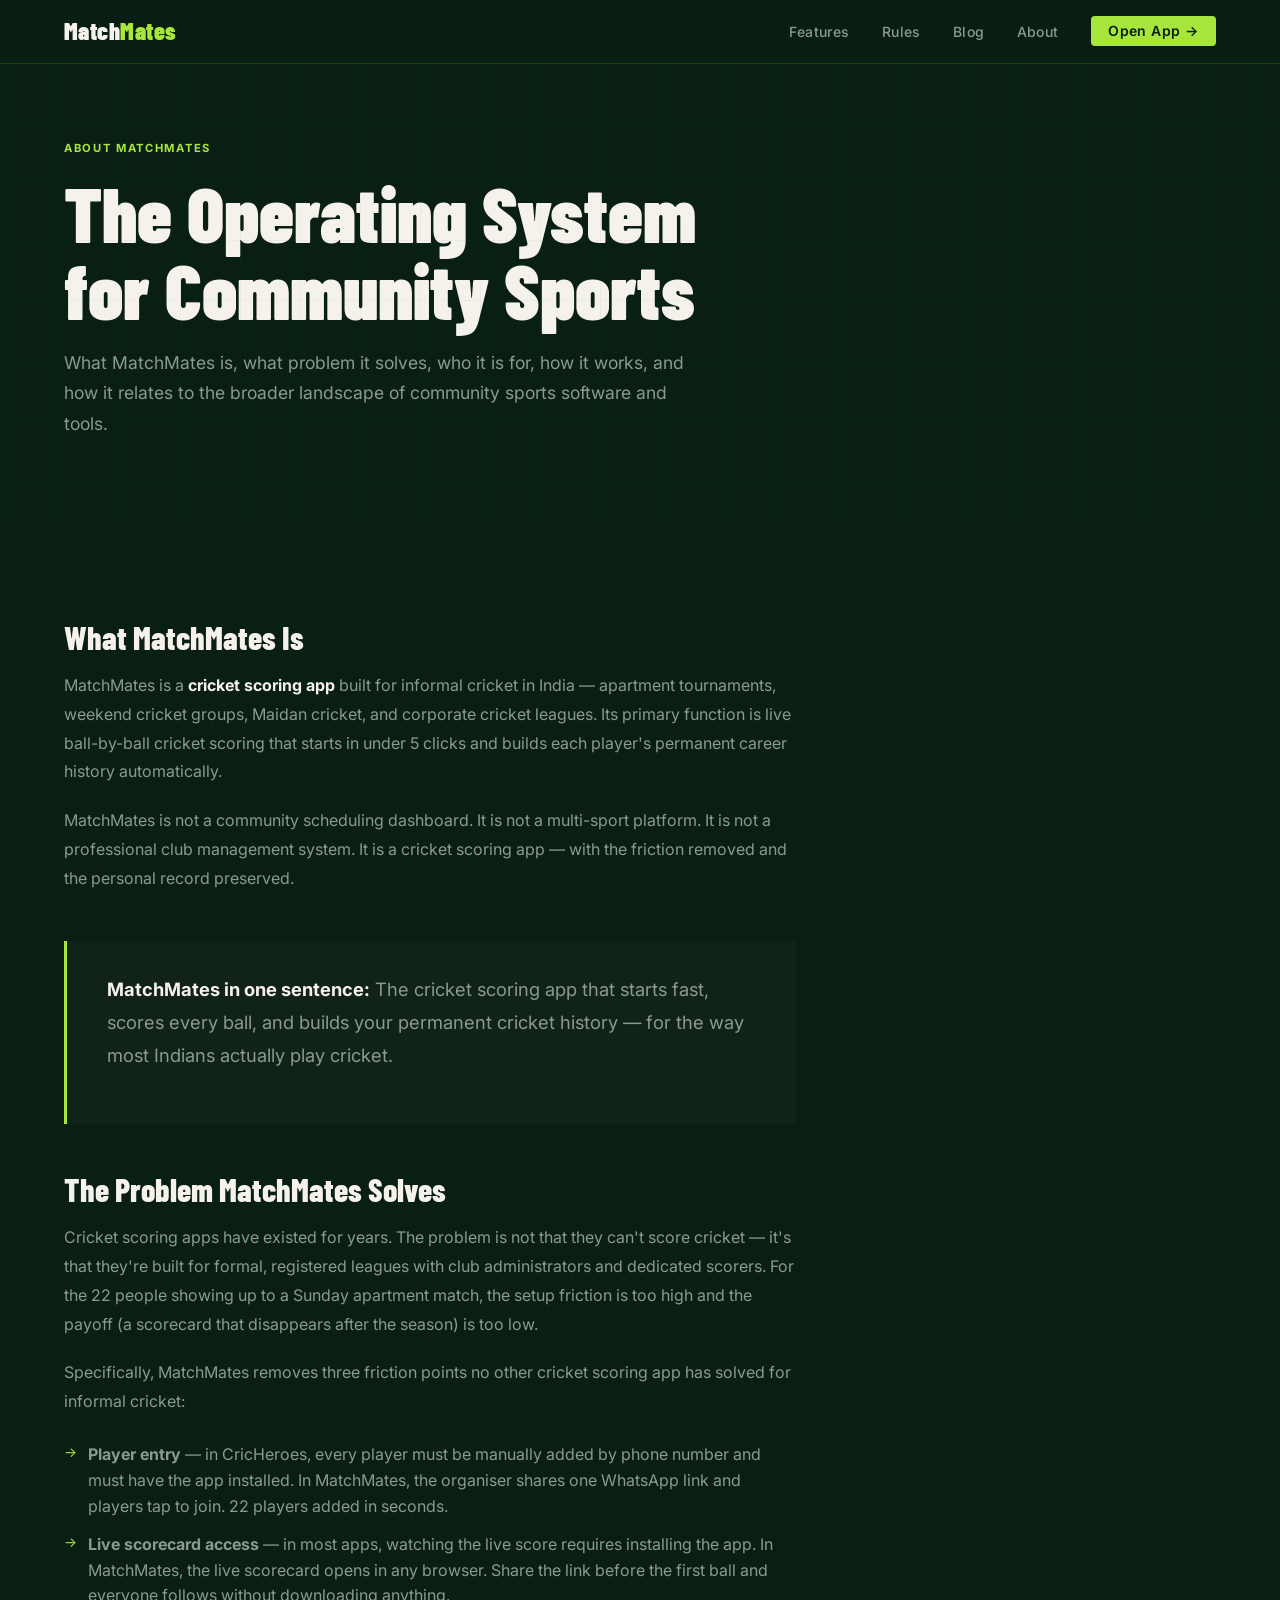
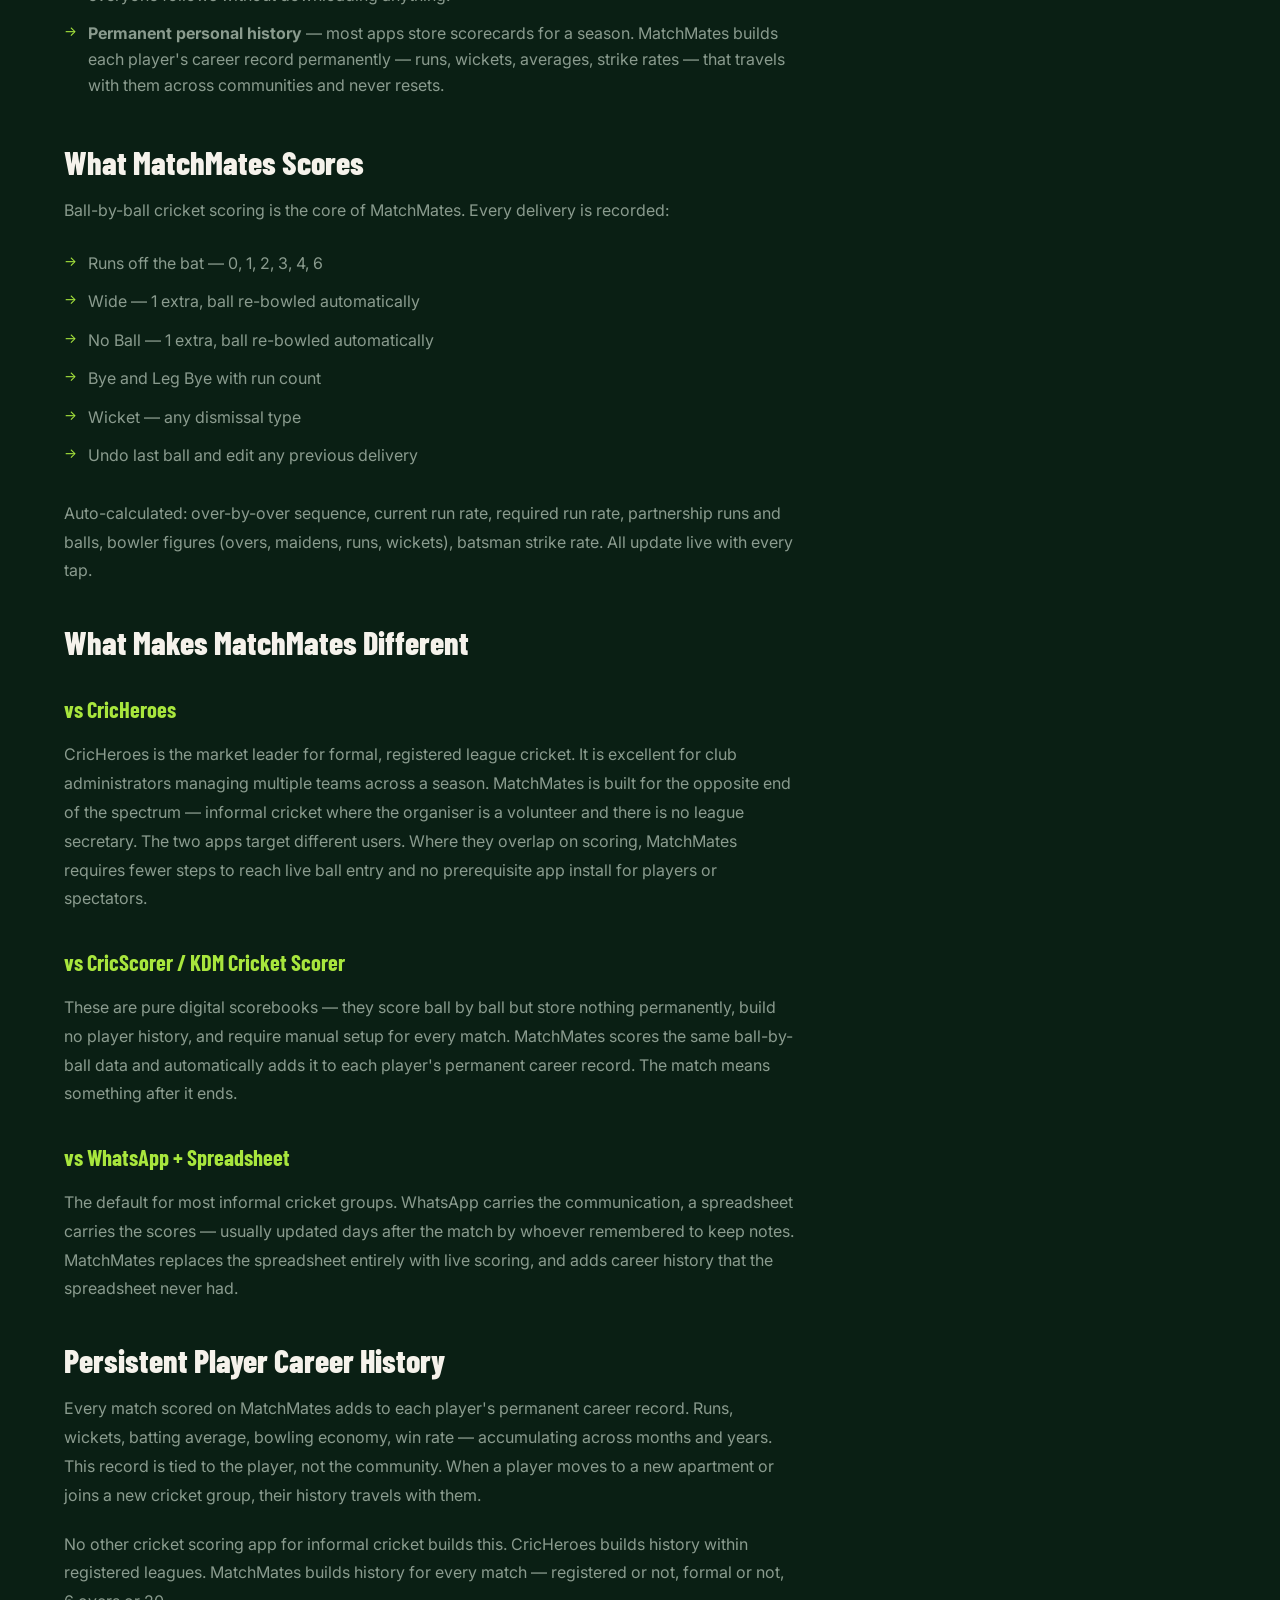
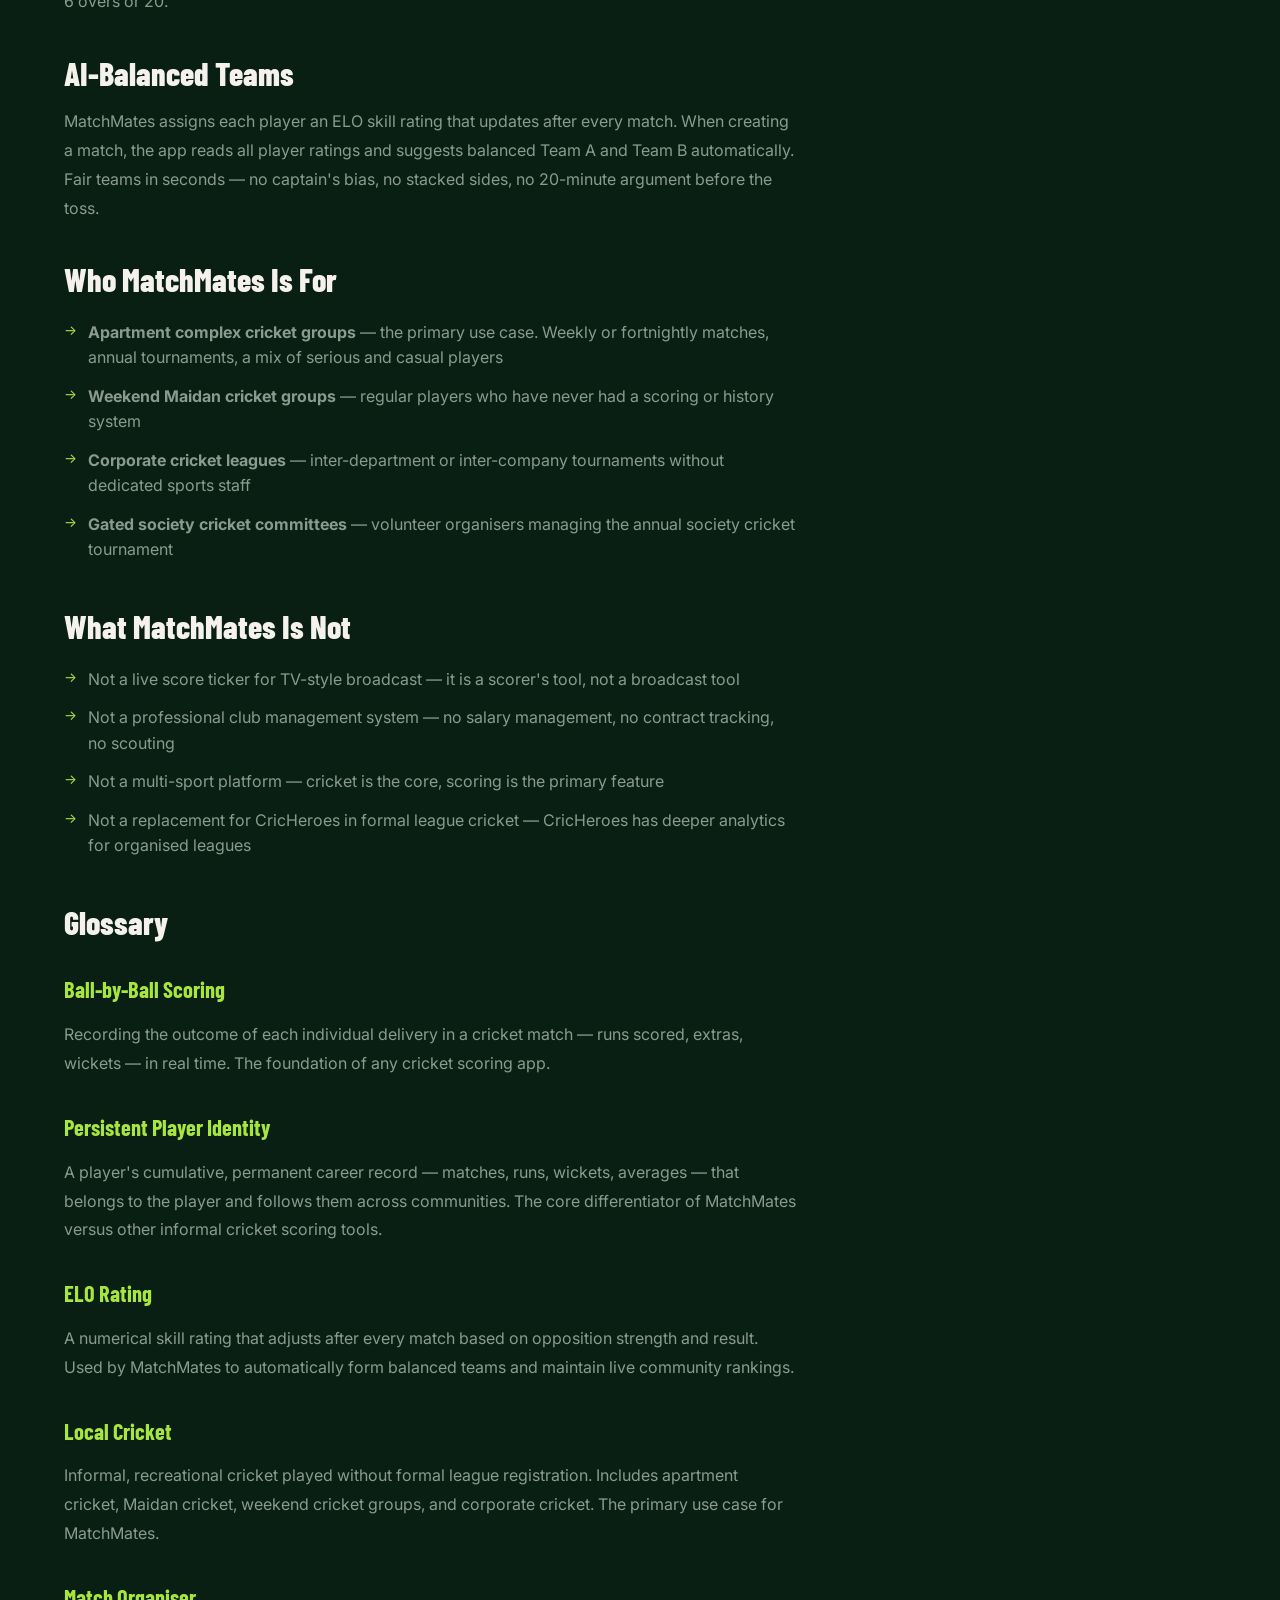
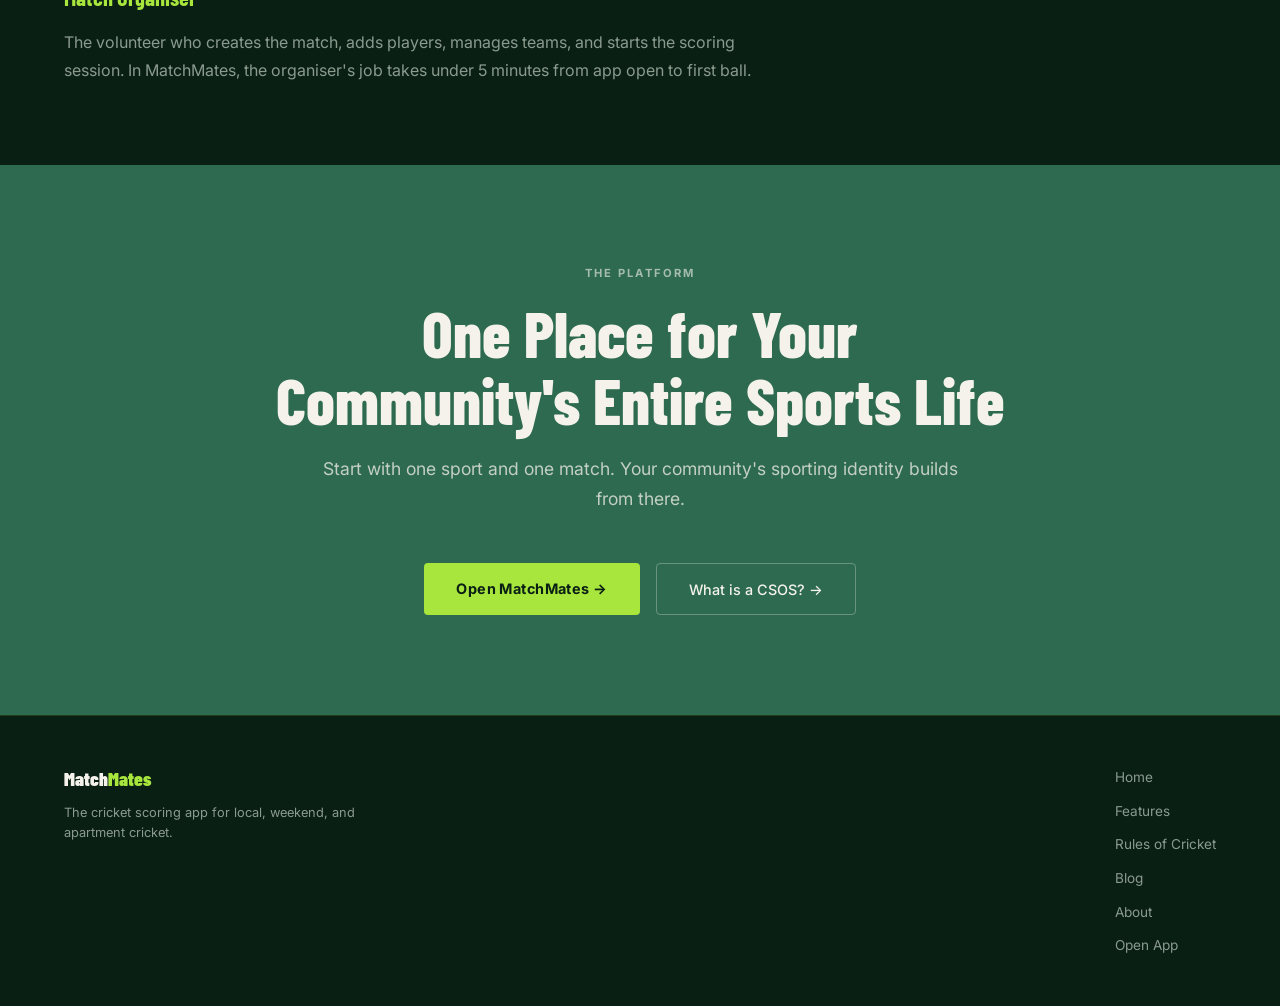
==== commit 2134a04b: "Add features.html, update nav to include Features across all pages" ====
--- a/about.html
+++ b/about.html
@@ -95,6 +95,7 @@
 <nav>
   <a href="index.html" class="nav-logo">Match<span>Mates</span></a>
   <ul class="nav-links">
+    <li><a href="features.html">Features</a></li>
     <li><a href="rules.html">Rules</a></li>
     <li><a href="blog.html">Blog</a></li>
     <li><a href="about.html">About</a></li>
@@ -213,6 +214,7 @@
   </div>
   <ul class="footer-links">
     <li><a href="index.html">Home</a></li>
+    <li><a href="features.html">Features</a></li>
     <li><a href="rules.html">Rules of Cricket</a></li>
     <li><a href="blog.html">Blog</a></li>
     <li><a href="about.html">About</a></li>
